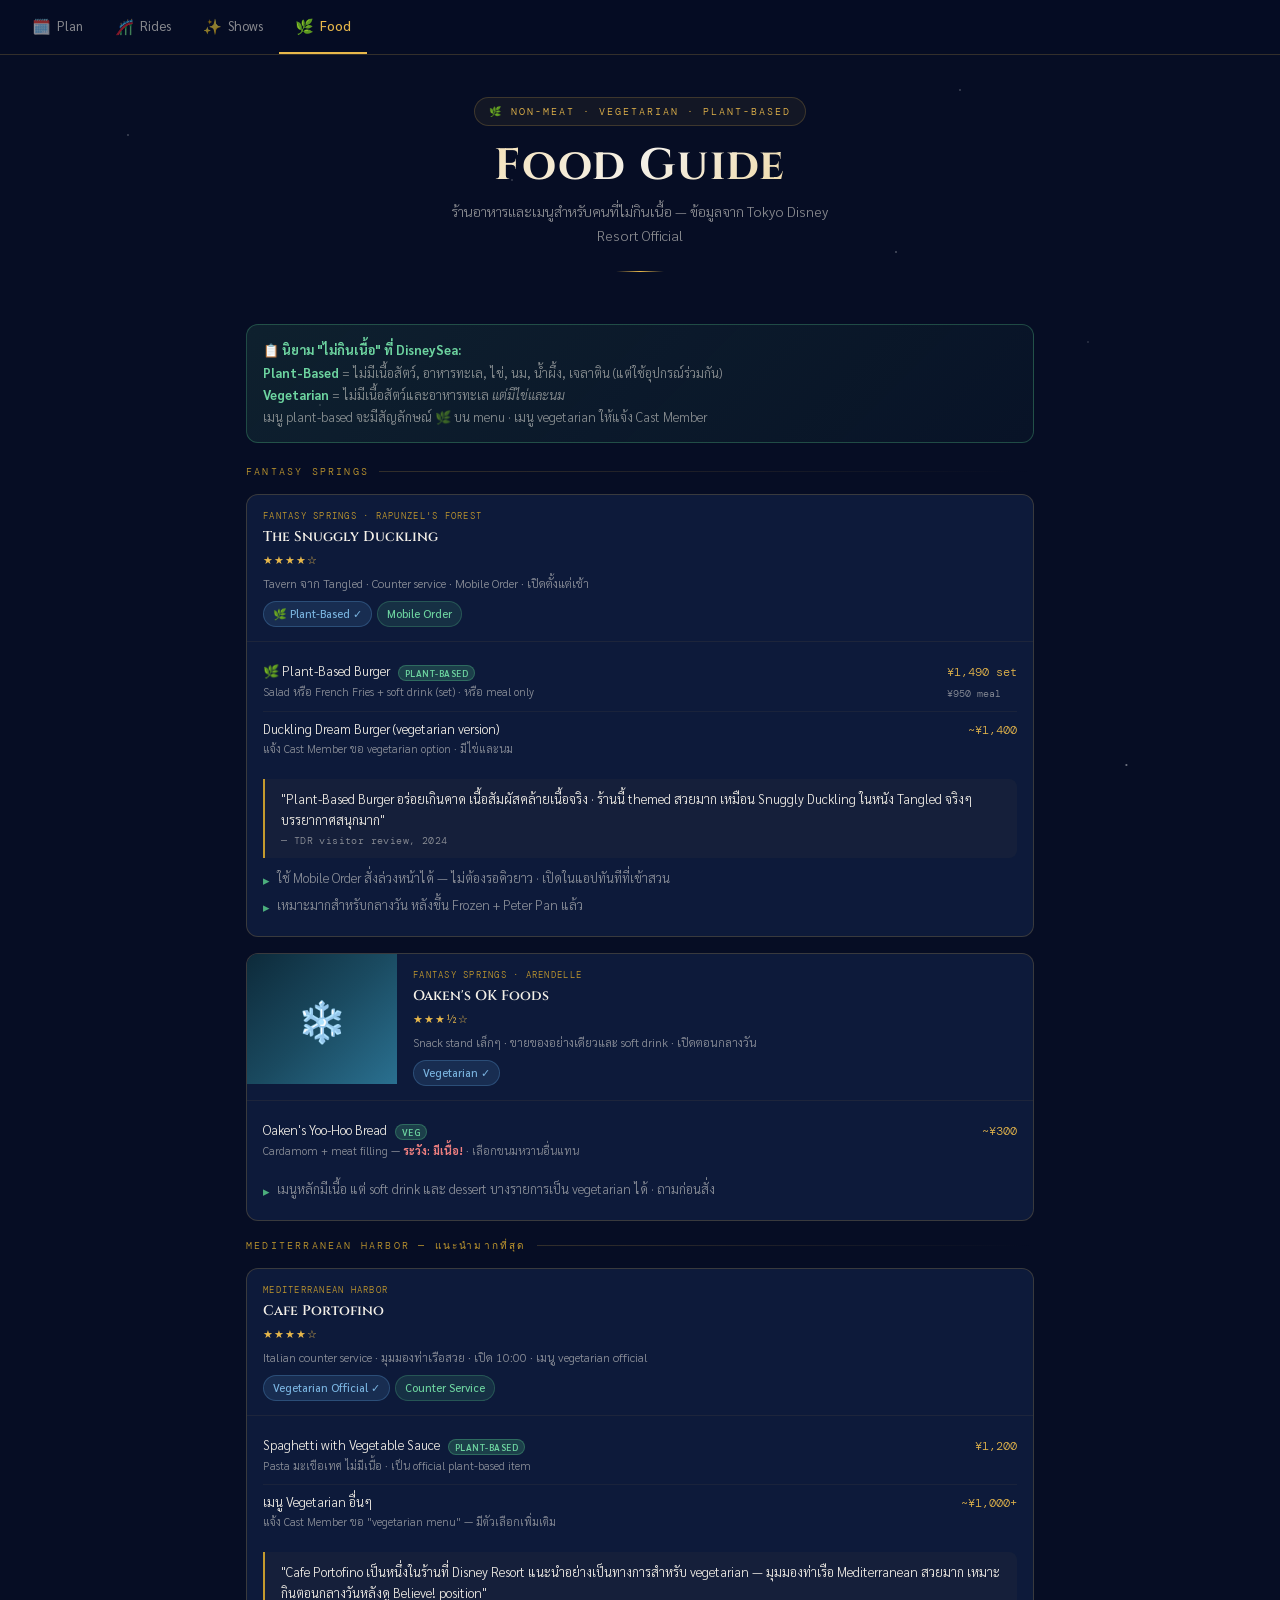
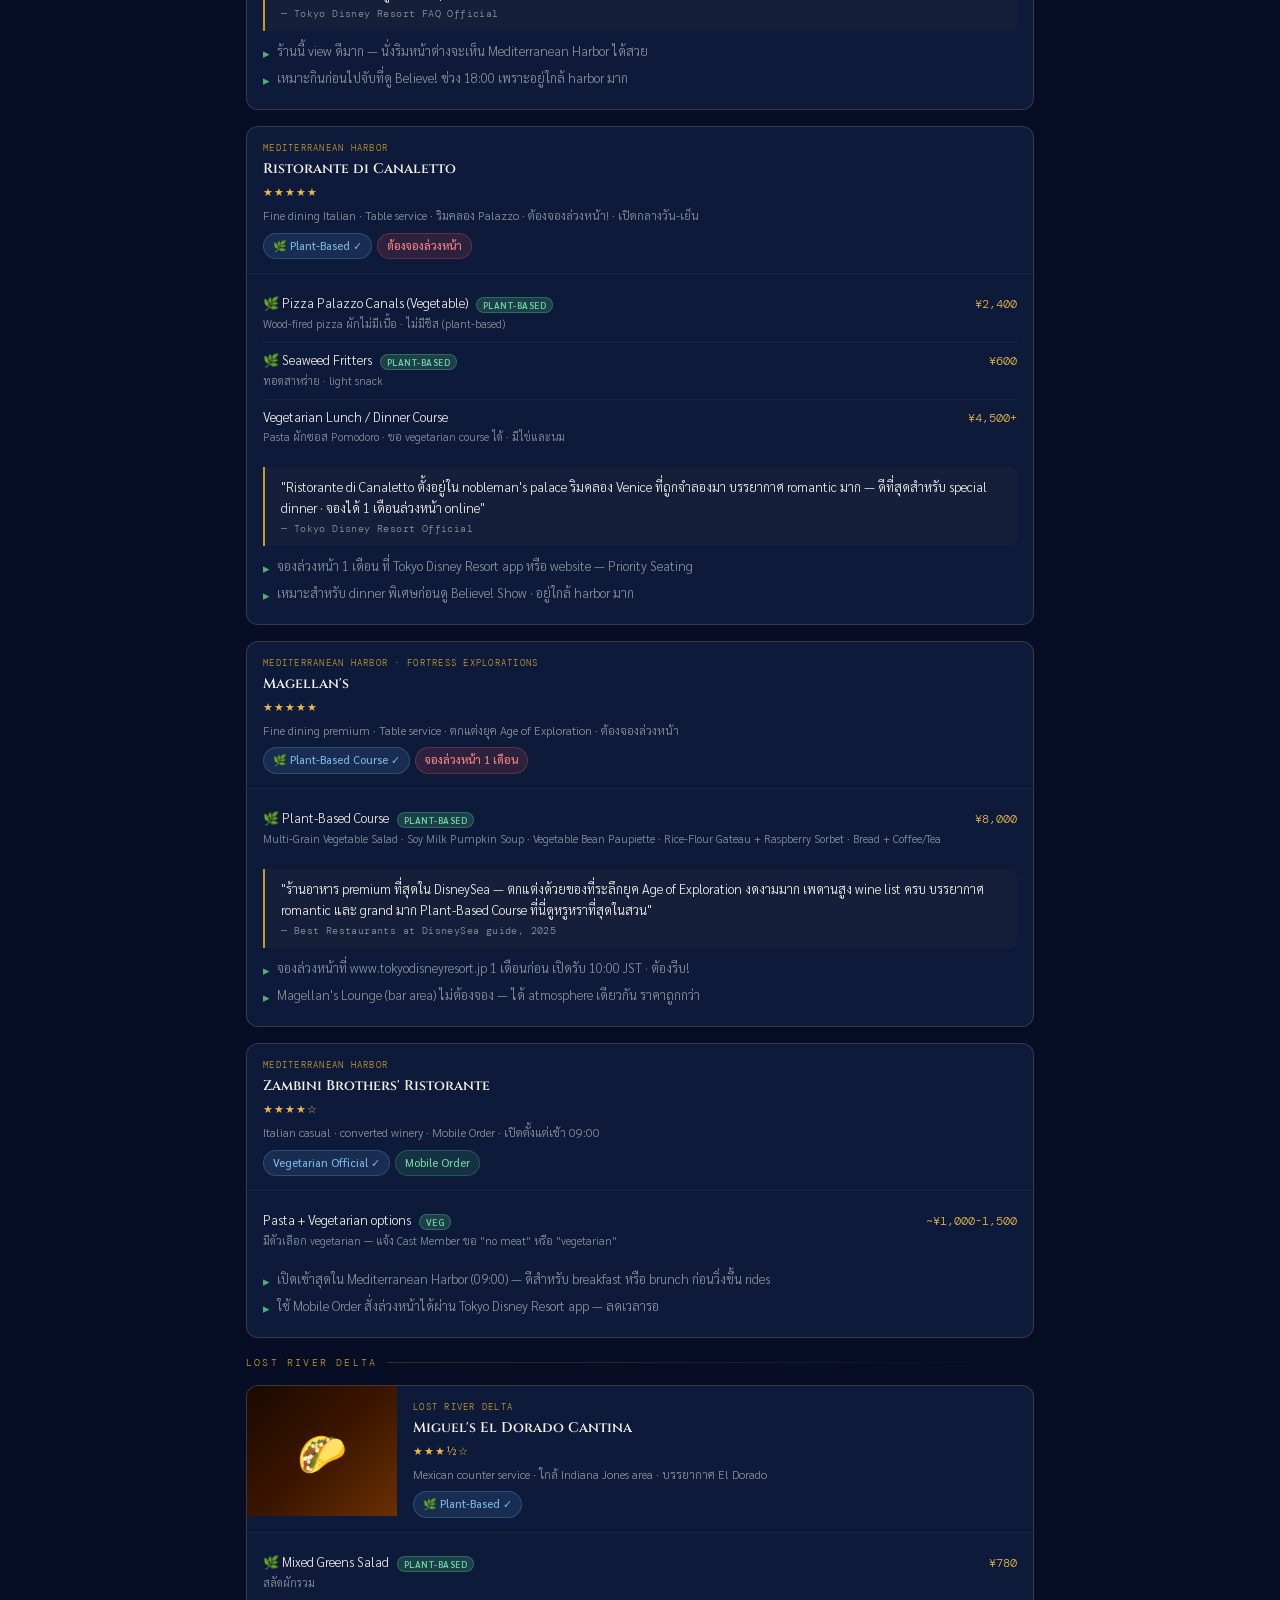
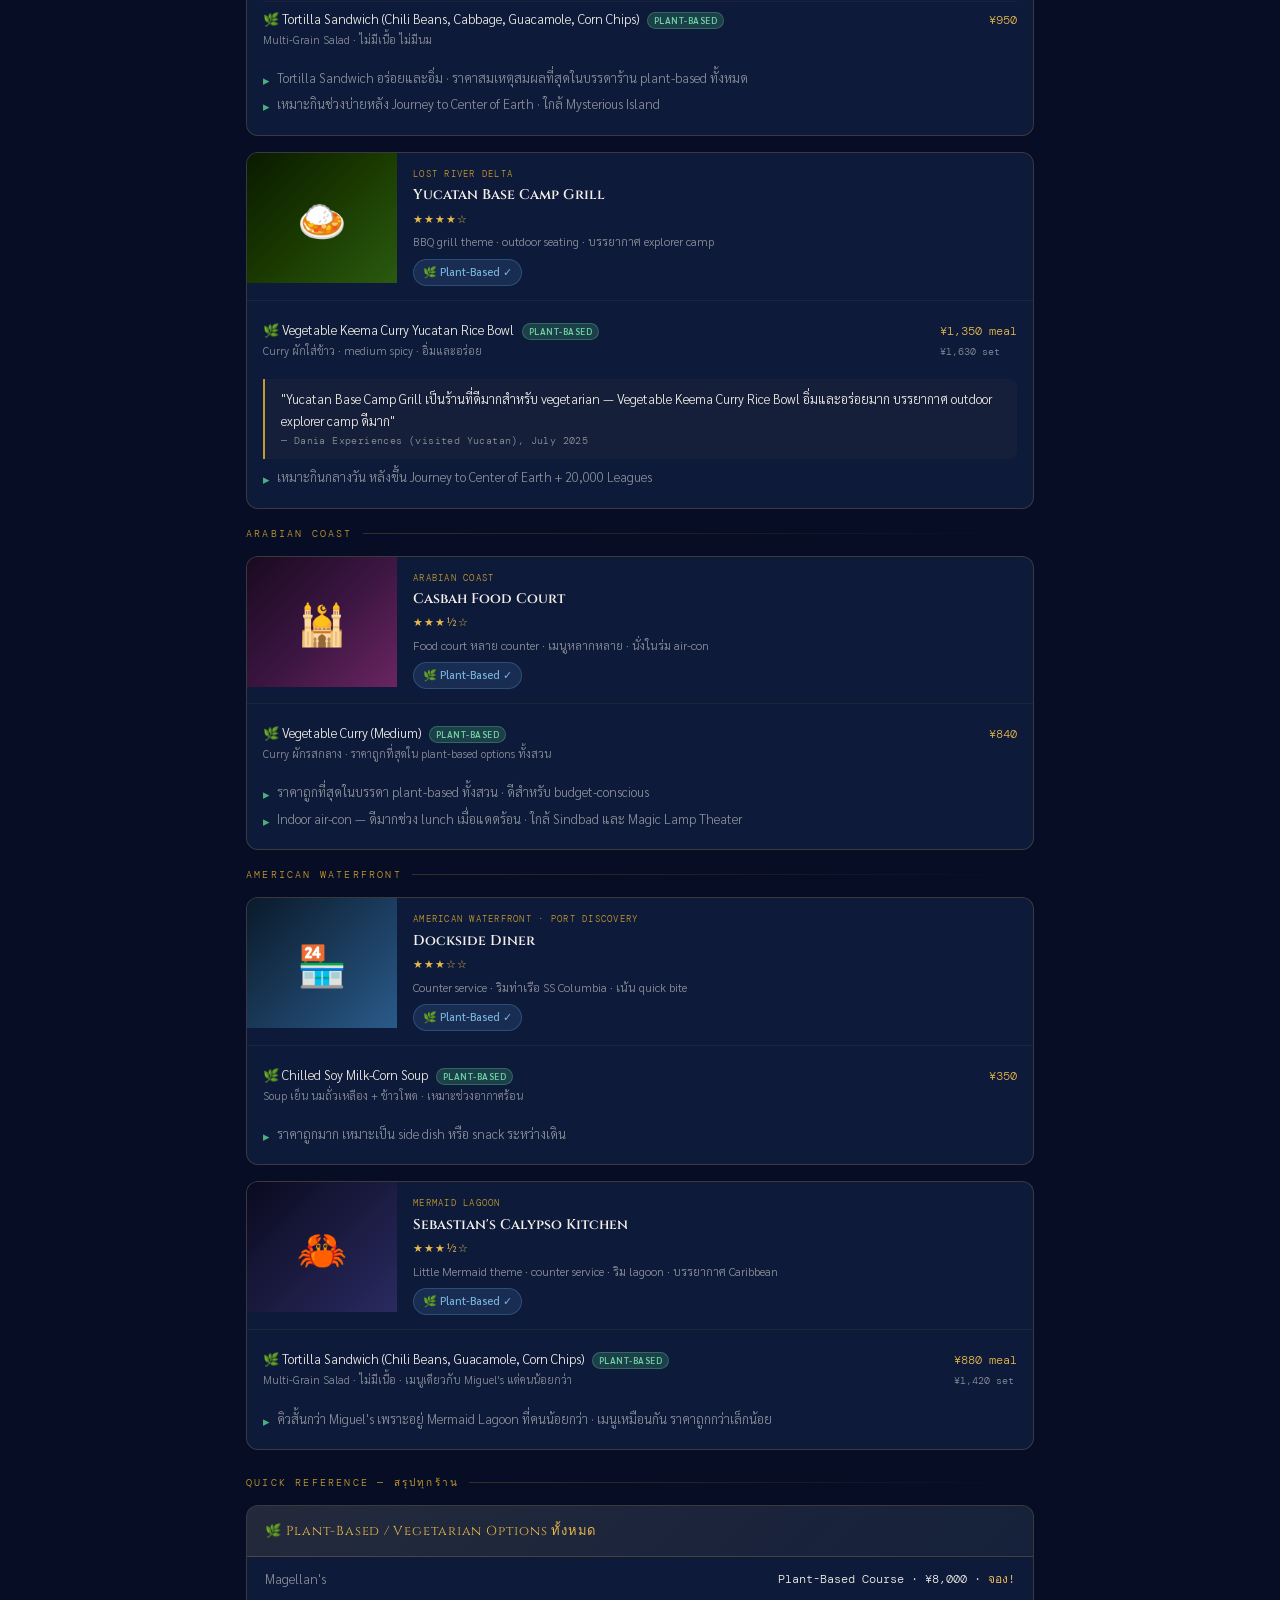
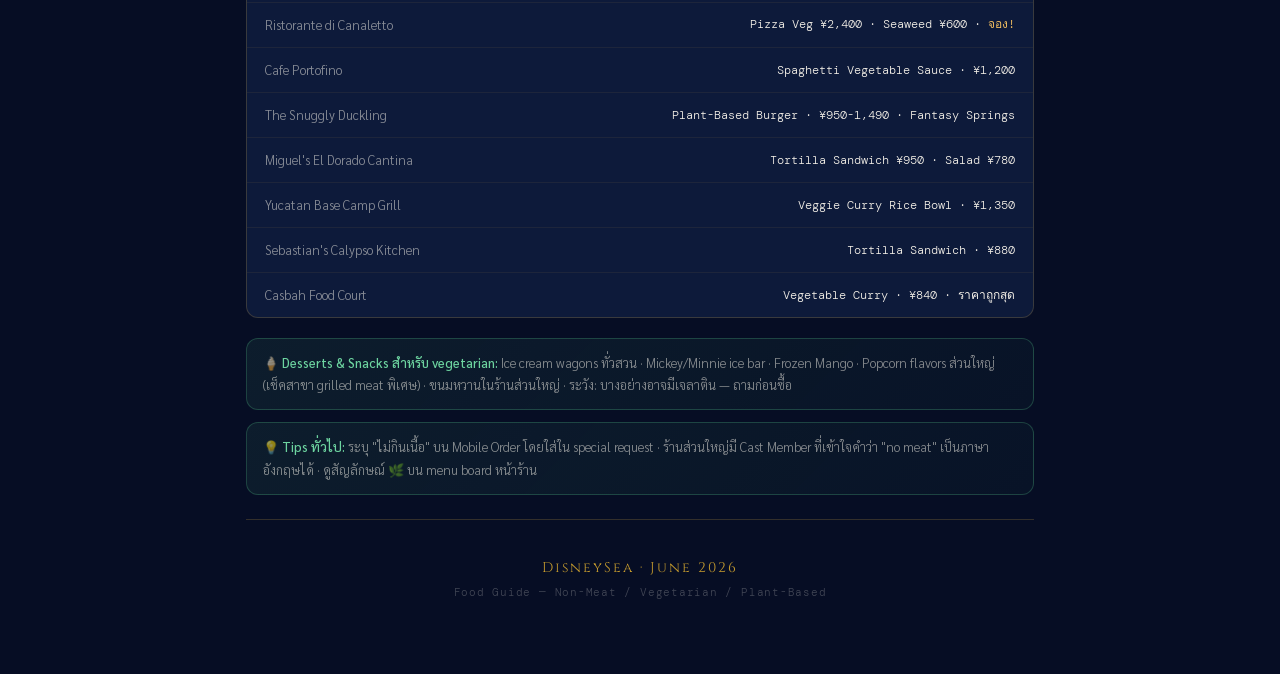
==== food.html @ 203bca01 "Add DisneySea plan site (index, rides, shows, food, styles) and Times rental price reference Co-Auth" ====
<!DOCTYPE html>
<html lang="th">
<head>
<meta charset="UTF-8">
<meta name="viewport" content="width=device-width, initial-scale=1.0">
<title>Food Guide (Non-Meat) — DisneySea 2026</title>
<link rel="preconnect" href="https://fonts.googleapis.com">
<link href="https://fonts.googleapis.com/css2?family=Cinzel:wght@400;600;700&family=Sarabun:wght@300;400;500;600&family=DM+Mono:wght@400;500&display=swap" rel="stylesheet">
<link rel="stylesheet" href="styles.css">
<style>
.notice-box {
  background: linear-gradient(135deg,rgba(76,175,125,.12),rgba(76,175,125,.04));
  border: 1px solid rgba(76,175,125,.35);
  border-radius: 12px; padding: 14px 16px; margin-bottom: 20px;
  font-size: 13px; color: var(--muted); line-height: 1.7;
}
.notice-box strong { color: #6dd4a0; }
.price-tag {
  display: inline-block; font-family:'DM Mono',monospace;
  font-size: 11px; color: var(--gold); font-weight: 500;
}
.rest-stars { color: var(--gold); font-size: 11px; letter-spacing: 1px; margin-bottom: 4px; }
</style>
</head>
<body>
<div class="stars"></div>

<nav class="nav">
  <div class="nav-inner">
    <a href="index.html"><span class="nav-icon">🗓️</span> Plan</a>
    <a href="rides.html"><span class="nav-icon">🎢</span> Rides</a>
    <a href="shows.html"><span class="nav-icon">✨</span> Shows</a>
    <a href="food.html" class="active"><span class="nav-icon">🌿</span> Food</a>
  </div>
</nav>

<div class="wrap">
  <div class="hero">
    <div class="hero-badge">🌿 Non-Meat · Vegetarian · Plant-Based</div>
    <h1>Food Guide</h1>
    <p class="hero-sub">ร้านอาหารและเมนูสำหรับคนที่ไม่กินเนื้อ — ข้อมูลจาก Tokyo Disney Resort Official</p>
    <div class="hero-divider"></div>
  </div>

  <!-- NOTICE -->
  <div class="notice-box fade-in">
    <strong>📋 นิยาม "ไม่กินเนื้อ" ที่ DisneySea:</strong><br>
    <strong>Plant-Based</strong> = ไม่มีเนื้อสัตว์, อาหารทะเล, ไข่, นม, น้ำผึ้ง, เจลาติน (แต่ใช้อุปกรณ์ร่วมกัน)<br>
    <strong>Vegetarian</strong> = ไม่มีเนื้อสัตว์และอาหารทะเล <em>แต่มีไข่และนม</em><br>
    เมนู plant-based จะมีสัญลักษณ์ 🌿 บน menu · เมนู vegetarian ให้แจ้ง Cast Member
  </div>

  <!-- ═══════════════════════════════
       ZONE: FANTASY SPRINGS
  ═══════════════════════════════ -->
  <div class="sec-label fade-in">Fantasy Springs</div>

  <!-- SNUGGLY DUCKLING -->
  <div class="rest-card">
    <div class="rest-head">
      <img class="rest-img" src="https://media1.tokyodisneyresort.jp/images/adventure/restaurant/2744_main_visual_name_1.jpg?mod=20260129101115" alt="The Snuggly Duckling" onerror="this.style.display='none';this.nextSibling.style.display='flex'">
      <div class="rest-img-ph" style="background:linear-gradient(135deg,#2a1a05,#5a3a10,#8a5a20);display:none">🦆</div>
      <div class="rest-meta">
        <div class="rest-area">FANTASY SPRINGS · RAPUNZEL'S FOREST</div>
        <div class="rest-name">The Snuggly Duckling</div>
        <div class="rest-stars">★★★★☆</div>
        <div class="rest-desc">Tavern จาก Tangled · Counter service · Mobile Order · เปิดตั้งแต่เช้า</div>
        <div class="tags">
          <span class="tag tag-info">🌿 Plant-Based ✓</span>
          <span class="tag tag-free">Mobile Order</span>
        </div>
      </div>
    </div>
    <div class="rest-body">
      <div class="menu-items">
        <div class="menu-item">
          <div>
            <div class="menu-name">🌿 Plant-Based Burger <span class="veg-tag">PLANT-BASED</span></div>
            <div class="menu-note">Salad หรือ French Fries + soft drink (set) · หรือ meal only</div>
          </div>
          <div class="menu-price">¥1,490 set<br><span style="font-size:10px;color:var(--muted);">¥950 meal</span></div>
        </div>
        <div class="menu-item">
          <div>
            <div class="menu-name">Duckling Dream Burger (vegetarian version)</div>
            <div class="menu-note">แจ้ง Cast Member ขอ vegetarian option · มีไข่และนม</div>
          </div>
          <div class="menu-price">~¥1,400</div>
        </div>
      </div>
      <div class="quote" style="margin-top:12px;">
        "Plant-Based Burger อร่อยเกินคาด เนื้อสัมผัสคล้ายเนื้อจริง · ร้านนี้ themed สวยมาก เหมือน Snuggly Duckling ในหนัง Tangled จริงๆ บรรยากาศสนุกมาก"
        <div class="quote-src">— TDR visitor review, 2024</div>
      </div>
      <div class="tip-item" style="margin-top:10px;"><span class="tip-dot">▸</span><span>ใช้ Mobile Order สั่งล่วงหน้าได้ — ไม่ต้องรอคิวยาว · เปิดในแอปทันทีที่เข้าสวน</span></div>
      <div class="tip-item"><span class="tip-dot">▸</span><span>เหมาะมากสำหรับกลางวัน หลังขึ้น Frozen + Peter Pan แล้ว</span></div>
    </div>
  </div>

  <!-- OAKEN'S OK FOODS -->
  <div class="rest-card">
    <div class="rest-head">
      <div class="rest-img-ph" style="background:linear-gradient(135deg,#0d2a3a,#1a4a60,#2a7090);">❄️</div>
      <div class="rest-meta">
        <div class="rest-area">FANTASY SPRINGS · ARENDELLE</div>
        <div class="rest-name">Oaken's OK Foods</div>
        <div class="rest-stars">★★★½☆</div>
        <div class="rest-desc">Snack stand เล็กๆ · ขายของอย่างเดียวและ soft drink · เปิดตอนกลางวัน</div>
        <div class="tags"><span class="tag tag-info">Vegetarian ✓</span></div>
      </div>
    </div>
    <div class="rest-body">
      <div class="menu-items">
        <div class="menu-item">
          <div>
            <div class="menu-name">Oaken's Yoo-Hoo Bread <span class="veg-tag">VEG</span></div>
            <div class="menu-note">Cardamom + meat filling — <strong style="color:#f08080;">ระวัง: มีเนื้อ!</strong> · เลือกขนมหวานอื่นแทน</div>
          </div>
          <div class="menu-price">~¥300</div>
        </div>
      </div>
      <div class="tip-item" style="margin-top:10px;"><span class="tip-dot">▸</span><span>เมนูหลักมีเนื้อ แต่ soft drink และ dessert บางรายการเป็น vegetarian ได้ · ถามก่อนสั่ง</span></div>
    </div>
  </div>

  <!-- ═══════════════════════════════
       ZONE: MEDITERRANEAN HARBOR (ดีที่สุด)
  ═══════════════════════════════ -->
  <div class="sec-label">Mediterranean Harbor — แนะนำมากที่สุด</div>

  <!-- CAFE PORTOFINO -->
  <div class="rest-card">
    <div class="rest-head">
      <img class="rest-img" src="https://media1.tokyodisneyresort.jp/images/adventure/restaurant/522_main_visual_name_1.jpg?mod=20260115120550" alt="Cafe Portofino" onerror="this.style.display='none';this.nextSibling.style.display='flex'">
      <div class="rest-img-ph" style="background:linear-gradient(135deg,#1a1005,#3a2a10,#6a4a20);display:none">🍝</div>
      <div class="rest-meta">
        <div class="rest-area">MEDITERRANEAN HARBOR</div>
        <div class="rest-name">Cafe Portofino</div>
        <div class="rest-stars">★★★★☆</div>
        <div class="rest-desc">Italian counter service · มุมมองท่าเรือสวย · เปิด 10:00 · เมนู vegetarian official</div>
        <div class="tags">
          <span class="tag tag-info">Vegetarian Official ✓</span>
          <span class="tag tag-free">Counter Service</span>
        </div>
      </div>
    </div>
    <div class="rest-body">
      <div class="menu-items">
        <div class="menu-item">
          <div>
            <div class="menu-name">Spaghetti with Vegetable Sauce <span class="veg-tag">PLANT-BASED</span></div>
            <div class="menu-note">Pasta มะเขือเทศ ไม่มีเนื้อ · เป็น official plant-based item</div>
          </div>
          <div class="menu-price">¥1,200</div>
        </div>
        <div class="menu-item">
          <div>
            <div class="menu-name">เมนู Vegetarian อื่นๆ</div>
            <div class="menu-note">แจ้ง Cast Member ขอ "vegetarian menu" — มีตัวเลือกเพิ่มเติม</div>
          </div>
          <div class="menu-price">~¥1,000+</div>
        </div>
      </div>
      <div class="quote" style="margin-top:12px;">
        "Cafe Portofino เป็นหนึ่งในร้านที่ Disney Resort แนะนำอย่างเป็นทางการสำหรับ vegetarian — มุมมองท่าเรือ Mediterranean สวยมาก เหมาะกินตอนกลางวันหลังดู Believe! position"
        <div class="quote-src">— Tokyo Disney Resort FAQ Official</div>
      </div>
      <div class="tip-item" style="margin-top:10px;"><span class="tip-dot">▸</span><span>ร้านนี้ view ดีมาก — นั่งริมหน้าต่างจะเห็น Mediterranean Harbor ได้สวย</span></div>
      <div class="tip-item"><span class="tip-dot">▸</span><span>เหมาะกินก่อนไปจับที่ดู Believe! ช่วง 18:00 เพราะอยู่ใกล้ harbor มาก</span></div>
    </div>
  </div>

  <!-- RISTORANTE DI CANALETTO -->
  <div class="rest-card">
    <div class="rest-head">
      <img class="rest-img" src="https://media1.tokyodisneyresort.jp/images/adventure/restaurant/762_main_visual_name_1.jpg?mod=20260115120648" alt="Ristorante di Canaletto" onerror="this.style.display='none';this.nextSibling.style.display='flex'">
      <div class="rest-img-ph" style="background:linear-gradient(135deg,#1a0a00,#3a1800,#5a3010);display:none">🍕</div>
      <div class="rest-meta">
        <div class="rest-area">MEDITERRANEAN HARBOR</div>
        <div class="rest-name">Ristorante di Canaletto</div>
        <div class="rest-stars">★★★★★</div>
        <div class="rest-desc">Fine dining Italian · Table service · ริมคลอง Palazzo · ต้องจองล่วงหน้า! · เปิดกลางวัน-เย็น</div>
        <div class="tags">
          <span class="tag tag-info">🌿 Plant-Based ✓</span>
          <span class="tag tag-warn">ต้องจองล่วงหน้า</span>
        </div>
      </div>
    </div>
    <div class="rest-body">
      <div class="menu-items">
        <div class="menu-item">
          <div>
            <div class="menu-name">🌿 Pizza Palazzo Canals (Vegetable) <span class="veg-tag">PLANT-BASED</span></div>
            <div class="menu-note">Wood-fired pizza ผักไม่มีเนื้อ · ไม่มีชีส (plant-based)</div>
          </div>
          <div class="menu-price">¥2,400</div>
        </div>
        <div class="menu-item">
          <div>
            <div class="menu-name">🌿 Seaweed Fritters <span class="veg-tag">PLANT-BASED</span></div>
            <div class="menu-note">ทอดสาหร่าย · light snack</div>
          </div>
          <div class="menu-price">¥600</div>
        </div>
        <div class="menu-item">
          <div>
            <div class="menu-name">Vegetarian Lunch / Dinner Course</div>
            <div class="menu-note">Pasta ผักซอส Pomodoro · ขอ vegetarian course ได้ · มีไข่และนม</div>
          </div>
          <div class="menu-price">¥4,500+</div>
        </div>
      </div>
      <div class="quote" style="margin-top:12px;">
        "Ristorante di Canaletto ตั้งอยู่ใน nobleman's palace ริมคลอง Venice ที่ถูกจำลองมา บรรยากาศ romantic มาก — ดีที่สุดสำหรับ special dinner · จองได้ 1 เดือนล่วงหน้า online"
        <div class="quote-src">— Tokyo Disney Resort Official</div>
      </div>
      <div class="tip-item" style="margin-top:10px;"><span class="tip-dot">▸</span><span>จองล่วงหน้า 1 เดือน ที่ Tokyo Disney Resort app หรือ website — Priority Seating</span></div>
      <div class="tip-item"><span class="tip-dot">▸</span><span>เหมาะสำหรับ dinner พิเศษก่อนดู Believe! Show · อยู่ใกล้ harbor มาก</span></div>
    </div>
  </div>

  <!-- MAGELLAN'S -->
  <div class="rest-card">
    <div class="rest-head">
      <img class="rest-img" src="https://media1.tokyodisneyresort.jp/images/adventure/restaurant/712_main_visual_name_1.jpg?mod=20260115120615" alt="Magellan's" onerror="this.style.display='none';this.nextSibling.style.display='flex'">
      <div class="rest-img-ph" style="background:linear-gradient(135deg,#0a1020,#1a2040,#2a3060);display:none">🌍</div>
      <div class="rest-meta">
        <div class="rest-area">MEDITERRANEAN HARBOR · FORTRESS EXPLORATIONS</div>
        <div class="rest-name">Magellan's</div>
        <div class="rest-stars">★★★★★</div>
        <div class="rest-desc">Fine dining premium · Table service · ตกแต่งยุค Age of Exploration · ต้องจองล่วงหน้า</div>
        <div class="tags">
          <span class="tag tag-info">🌿 Plant-Based Course ✓</span>
          <span class="tag tag-warn">จองล่วงหน้า 1 เดือน</span>
        </div>
      </div>
    </div>
    <div class="rest-body">
      <div class="menu-items">
        <div class="menu-item">
          <div>
            <div class="menu-name">🌿 Plant-Based Course <span class="veg-tag">PLANT-BASED</span></div>
            <div class="menu-note">Multi-Grain Vegetable Salad · Soy Milk Pumpkin Soup · Vegetable Bean Paupiette · Rice-Flour Gateau + Raspberry Sorbet · Bread + Coffee/Tea</div>
          </div>
          <div class="menu-price">¥8,000</div>
        </div>
      </div>
      <div class="quote" style="margin-top:12px;">
        "ร้านอาหาร premium ที่สุดใน DisneySea — ตกแต่งด้วยของที่ระลึกยุค Age of Exploration งดงามมาก เพดานสูง wine list ครบ บรรยากาศ romantic และ grand มาก Plant-Based Course ที่นี่ดูหรูหราที่สุดในสวน"
        <div class="quote-src">— Best Restaurants at DisneySea guide, 2025</div>
      </div>
      <div class="tip-item" style="margin-top:10px;"><span class="tip-dot">▸</span><span>จองล่วงหน้าที่ www.tokyodisneyresort.jp 1 เดือนก่อน เปิดรับ 10:00 JST · ต้องรีบ!</span></div>
      <div class="tip-item"><span class="tip-dot">▸</span><span>Magellan's Lounge (bar area) ไม่ต้องจอง — ได้ atmosphere เดียวกัน ราคาถูกกว่า</span></div>
    </div>
  </div>

  <!-- ZAMBINI -->
  <div class="rest-card">
    <div class="rest-head">
      <img class="rest-img" src="https://media1.tokyodisneyresort.jp/images/adventure/restaurant/572_main_visual_name_1.jpg?mod=20260115103609" alt="Zambini Brothers Ristorante" onerror="this.style.display='none';this.nextSibling.style.display='flex'">
      <div class="rest-img-ph" style="background:linear-gradient(135deg,#1a1000,#3a2800,#6a4800);display:none">🍷</div>
      <div class="rest-meta">
        <div class="rest-area">MEDITERRANEAN HARBOR</div>
        <div class="rest-name">Zambini Brothers' Ristorante</div>
        <div class="rest-stars">★★★★☆</div>
        <div class="rest-desc">Italian casual · converted winery · Mobile Order · เปิดตั้งแต่เช้า 09:00</div>
        <div class="tags">
          <span class="tag tag-info">Vegetarian Official ✓</span>
          <span class="tag tag-free">Mobile Order</span>
        </div>
      </div>
    </div>
    <div class="rest-body">
      <div class="menu-items">
        <div class="menu-item">
          <div>
            <div class="menu-name">Pasta + Vegetarian options <span class="veg-tag">VEG</span></div>
            <div class="menu-note">มีตัวเลือก vegetarian — แจ้ง Cast Member ขอ "no meat" หรือ "vegetarian"</div>
          </div>
          <div class="menu-price">~¥1,000-1,500</div>
        </div>
      </div>
      <div class="tip-item" style="margin-top:10px;"><span class="tip-dot">▸</span><span>เปิดเช้าสุดใน Mediterranean Harbor (09:00) — ดีสำหรับ breakfast หรือ brunch ก่อนวิ่งขึ้น rides</span></div>
      <div class="tip-item"><span class="tip-dot">▸</span><span>ใช้ Mobile Order สั่งล่วงหน้าได้ผ่าน Tokyo Disney Resort app — ลดเวลารอ</span></div>
    </div>
  </div>

  <!-- ═══════════════════════════════
       ZONE: LOST RIVER DELTA
  ═══════════════════════════════ -->
  <div class="sec-label">Lost River Delta</div>

  <!-- MIGUEL'S -->
  <div class="rest-card">
    <div class="rest-head">
      <div class="rest-img-ph" style="background:linear-gradient(135deg,#1a0a00,#3a1500,#6a3000);">🌮</div>
      <div class="rest-meta">
        <div class="rest-area">LOST RIVER DELTA</div>
        <div class="rest-name">Miguel's El Dorado Cantina</div>
        <div class="rest-stars">★★★½☆</div>
        <div class="rest-desc">Mexican counter service · ใกล้ Indiana Jones area · บรรยากาศ El Dorado</div>
        <div class="tags"><span class="tag tag-info">🌿 Plant-Based ✓</span></div>
      </div>
    </div>
    <div class="rest-body">
      <div class="menu-items">
        <div class="menu-item">
          <div>
            <div class="menu-name">🌿 Mixed Greens Salad <span class="veg-tag">PLANT-BASED</span></div>
            <div class="menu-note">สลัดผักรวม</div>
          </div>
          <div class="menu-price">¥780</div>
        </div>
        <div class="menu-item">
          <div>
            <div class="menu-name">🌿 Tortilla Sandwich (Chili Beans, Cabbage, Guacamole, Corn Chips) <span class="veg-tag">PLANT-BASED</span></div>
            <div class="menu-note">Multi-Grain Salad · ไม่มีเนื้อ ไม่มีนม</div>
          </div>
          <div class="menu-price">¥950</div>
        </div>
      </div>
      <div class="tip-item" style="margin-top:10px;"><span class="tip-dot">▸</span><span>Tortilla Sandwich อร่อยและอิ่ม · ราคาสมเหตุสมผลที่สุดในบรรดาร้าน plant-based ทั้งหมด</span></div>
      <div class="tip-item"><span class="tip-dot">▸</span><span>เหมาะกินช่วงบ่ายหลัง Journey to Center of Earth · ใกล้ Mysterious Island</span></div>
    </div>
  </div>

  <!-- YUCATAN -->
  <div class="rest-card">
    <div class="rest-head">
      <div class="rest-img-ph" style="background:linear-gradient(135deg,#0a1a00,#1a3a00,#2a5a10);">🍛</div>
      <div class="rest-meta">
        <div class="rest-area">LOST RIVER DELTA</div>
        <div class="rest-name">Yucatan Base Camp Grill</div>
        <div class="rest-stars">★★★★☆</div>
        <div class="rest-desc">BBQ grill theme · outdoor seating · บรรยากาศ explorer camp</div>
        <div class="tags"><span class="tag tag-info">🌿 Plant-Based ✓</span></div>
      </div>
    </div>
    <div class="rest-body">
      <div class="menu-items">
        <div class="menu-item">
          <div>
            <div class="menu-name">🌿 Vegetable Keema Curry Yucatan Rice Bowl <span class="veg-tag">PLANT-BASED</span></div>
            <div class="menu-note">Curry ผักใส่ข้าว · medium spicy · อิ่มและอร่อย</div>
          </div>
          <div class="menu-price">¥1,350 meal<br><span style="font-size:10px;color:var(--muted);">¥1,630 set</span></div>
        </div>
      </div>
      <div class="quote" style="margin-top:10px;">
        "Yucatan Base Camp Grill เป็นร้านที่ดีมากสำหรับ vegetarian — Vegetable Keema Curry Rice Bowl อิ่มและอร่อยมาก บรรยากาศ outdoor explorer camp ดีมาก"
        <div class="quote-src">— Dania Experiences (visited Yucatan), July 2025</div>
      </div>
      <div class="tip-item" style="margin-top:8px;"><span class="tip-dot">▸</span><span>เหมาะกินกลางวัน หลังขึ้น Journey to Center of Earth + 20,000 Leagues</span></div>
    </div>
  </div>

  <!-- ═══════════════════════════════
       ZONE: ARABIAN COAST
  ═══════════════════════════════ -->
  <div class="sec-label">Arabian Coast</div>

  <!-- CASBAH -->
  <div class="rest-card">
    <div class="rest-head">
      <div class="rest-img-ph" style="background:linear-gradient(135deg,#1a0a20,#3a1540,#6a2560);">🕌</div>
      <div class="rest-meta">
        <div class="rest-area">ARABIAN COAST</div>
        <div class="rest-name">Casbah Food Court</div>
        <div class="rest-stars">★★★½☆</div>
        <div class="rest-desc">Food court หลาย counter · เมนูหลากหลาย · นั่งในร่ม air-con</div>
        <div class="tags"><span class="tag tag-info">🌿 Plant-Based ✓</span></div>
      </div>
    </div>
    <div class="rest-body">
      <div class="menu-items">
        <div class="menu-item">
          <div>
            <div class="menu-name">🌿 Vegetable Curry (Medium) <span class="veg-tag">PLANT-BASED</span></div>
            <div class="menu-note">Curry ผักรสกลาง · ราคาถูกที่สุดใน plant-based options ทั้งสวน</div>
          </div>
          <div class="menu-price">¥840</div>
        </div>
      </div>
      <div class="tip-item" style="margin-top:10px;"><span class="tip-dot">▸</span><span>ราคาถูกที่สุดในบรรดา plant-based ทั้งสวน · ดีสำหรับ budget-conscious</span></div>
      <div class="tip-item"><span class="tip-dot">▸</span><span>Indoor air-con — ดีมากช่วง lunch เมื่อแดดร้อน · ใกล้ Sindbad และ Magic Lamp Theater</span></div>
    </div>
  </div>

  <!-- ═══════════════════════════════
       AMERICAN WATERFRONT
  ═══════════════════════════════ -->
  <div class="sec-label">American Waterfront</div>

  <!-- DOCKSIDE DINER -->
  <div class="rest-card">
    <div class="rest-head">
      <div class="rest-img-ph" style="background:linear-gradient(135deg,#0a1a2a,#1a3a5a,#2a5a8a);">🏪</div>
      <div class="rest-meta">
        <div class="rest-area">AMERICAN WATERFRONT · PORT DISCOVERY</div>
        <div class="rest-name">Dockside Diner</div>
        <div class="rest-stars">★★★☆☆</div>
        <div class="rest-desc">Counter service · ริมท่าเรือ SS Columbia · เน้น quick bite</div>
        <div class="tags"><span class="tag tag-info">🌿 Plant-Based ✓</span></div>
      </div>
    </div>
    <div class="rest-body">
      <div class="menu-items">
        <div class="menu-item">
          <div>
            <div class="menu-name">🌿 Chilled Soy Milk-Corn Soup <span class="veg-tag">PLANT-BASED</span></div>
            <div class="menu-note">Soup เย็น นมถั่วเหลือง + ข้าวโพด · เหมาะช่วงอากาศร้อน</div>
          </div>
          <div class="menu-price">¥350</div>
        </div>
      </div>
      <div class="tip-item" style="margin-top:10px;"><span class="tip-dot">▸</span><span>ราคาถูกมาก เหมาะเป็น side dish หรือ snack ระหว่างเดิน</span></div>
    </div>
  </div>

  <!-- SEBASTIAN'S -->
  <div class="rest-card">
    <div class="rest-head">
      <div class="rest-img-ph" style="background:linear-gradient(135deg,#0a0a20,#1a1a40,#2a2a60);">🦀</div>
      <div class="rest-meta">
        <div class="rest-area">MERMAID LAGOON</div>
        <div class="rest-name">Sebastian's Calypso Kitchen</div>
        <div class="rest-stars">★★★½☆</div>
        <div class="rest-desc">Little Mermaid theme · counter service · ริม lagoon · บรรยากาศ Caribbean</div>
        <div class="tags"><span class="tag tag-info">🌿 Plant-Based ✓</span></div>
      </div>
    </div>
    <div class="rest-body">
      <div class="menu-items">
        <div class="menu-item">
          <div>
            <div class="menu-name">🌿 Tortilla Sandwich (Chili Beans, Guacamole, Corn Chips) <span class="veg-tag">PLANT-BASED</span></div>
            <div class="menu-note">Multi-Grain Salad · ไม่มีเนื้อ · เมนูเดียวกับ Miguel's แต่คนน้อยกว่า</span></div>
          </div>
          <div class="menu-price">¥880 meal<br><span style="font-size:10px;color:var(--muted);">¥1,420 set</span></div>
        </div>
      </div>
      <div class="tip-item" style="margin-top:10px;"><span class="tip-dot">▸</span><span>คิวสั้นกว่า Miguel's เพราะอยู่ Mermaid Lagoon ที่คนน้อยกว่า · เมนูเหมือนกัน ราคาถูกกว่าเล็กน้อย</span></div>
    </div>
  </div>

  <!-- SUMMARY TABLE -->
  <div class="sec-label" style="margin-top:24px;">Quick Reference — สรุปทุกร้าน</div>
  <div class="cost-box">
    <div class="cost-head"><div class="cost-head-title">🌿 Plant-Based / Vegetarian Options ทั้งหมด</div></div>
    <div class="cost-row"><span class="cost-lbl">Magellan's</span><span class="cost-val">Plant-Based Course · ¥8,000 · <span style="color:#f5c060;">จอง!</span></span></div>
    <div class="cost-row"><span class="cost-lbl">Ristorante di Canaletto</span><span class="cost-val">Pizza Veg ¥2,400 · Seaweed ¥600 · <span style="color:#f5c060;">จอง!</span></span></div>
    <div class="cost-row"><span class="cost-lbl">Cafe Portofino</span><span class="cost-val">Spaghetti Vegetable Sauce · ¥1,200</span></div>
    <div class="cost-row"><span class="cost-lbl">The Snuggly Duckling</span><span class="cost-val">Plant-Based Burger · ¥950-1,490 · Fantasy Springs</span></div>
    <div class="cost-row"><span class="cost-lbl">Miguel's El Dorado Cantina</span><span class="cost-val">Tortilla Sandwich ¥950 · Salad ¥780</span></div>
    <div class="cost-row"><span class="cost-lbl">Yucatan Base Camp Grill</span><span class="cost-val">Veggie Curry Rice Bowl · ¥1,350</span></div>
    <div class="cost-row"><span class="cost-lbl">Sebastian's Calypso Kitchen</span><span class="cost-val">Tortilla Sandwich · ¥880</span></div>
    <div class="cost-row" style="border-bottom:none;"><span class="cost-lbl">Casbah Food Court</span><span class="cost-val">Vegetable Curry · ¥840 · ราคาถูกสุด</span></div>
  </div>

  <div class="tip-box">
    🍦 <strong>Desserts & Snacks สำหรับ vegetarian:</strong> Ice cream wagons ทั่วสวน · Mickey/Minnie ice bar · Frozen Mango · Popcorn flavors ส่วนใหญ่ (เช็คสาขา grilled meat พิเศษ) · ขนมหวานในร้านส่วนใหญ่ · ระวัง: บางอย่างอาจมีเจลาติน — ถามก่อนซื้อ
  </div>

  <div class="tip-box">
    💡 <strong>Tips ทั่วไป:</strong> ระบุ "ไม่กินเนื้อ" บน Mobile Order โดยใส่ใน special request · ร้านส่วนใหญ่มี Cast Member ที่เข้าใจคำว่า "no meat" เป็นภาษาอังกฤษได้ · ดูสัญลักษณ์ 🌿 บน menu board หน้าร้าน
  </div>

  <div class="footer" style="margin-top:24px;">
    <div class="footer-logo">DisneySea · June 2026</div>
    <div>Food Guide — Non-Meat / Vegetarian / Plant-Based</div>
  </div>
</div>
</body>
</html>
---- styles.css ----
/* ── DISNEYSEA GUIDE — SHARED STYLES ──────────────────────────────
   Mobile-first. Base = 375px. Breakpoint MD = 640px, LG = 820px.
   ──────────────────────────────────────────────────────────────── */

:root {
  --navy:   #060d24;
  --navy2:  #0d1a3a;
  --navy3:  #152248;
  --gold:   #e8b84b;
  --gold2:  #f5d07a;
  --gold3:  #c49a2e;
  --white:  #f4f0e8;
  --muted:  rgba(244,240,232,.55);
  --border: rgba(232,184,75,.2);
  --red:    #e05555;
  --green:  #4caf7d;
  --blue:   #5b9bd5;
  --purple: #9b7fd4;
  --teal:   #3dbfa0;
  --amber:  #f0a030;
  --gap:    16px;
  --radius: 12px;
  --r-sm:   8px;
}

*, *::before, *::after { box-sizing: border-box; margin: 0; padding: 0; }

html { font-size: 16px; -webkit-text-size-adjust: 100%; }

body {
  background: var(--navy);
  color: var(--white);
  font-family: 'Sarabun', sans-serif;
  font-weight: 300;
  line-height: 1.7;
  min-height: 100vh;
  overflow-x: hidden;
}

/* ── STARS ── */
.stars {
  position: fixed; inset: 0; z-index: 0; pointer-events: none;
  background-image:
    radial-gradient(1px 1px at 10% 15%, rgba(255,255,255,.6) 0%, transparent 100%),
    radial-gradient(1px 1px at 25% 45%, rgba(255,255,255,.4) 0%, transparent 100%),
    radial-gradient(1px 1px at 40% 20%, rgba(255,255,255,.5) 0%, transparent 100%),
    radial-gradient(1px 1px at 60% 55%, rgba(255,255,255,.3) 0%, transparent 100%),
    radial-gradient(1px 1px at 75% 10%, rgba(255,255,255,.6) 0%, transparent 100%),
    radial-gradient(1px 1px at 85% 38%, rgba(255,255,255,.4) 0%, transparent 100%),
    radial-gradient(1.5px 1.5px at 33% 60%, rgba(255,255,255,.5) 0%, transparent 100%),
    radial-gradient(1.5px 1.5px at 70% 28%, rgba(255,255,255,.4) 0%, transparent 100%),
    radial-gradient(1.5px 1.5px at 88% 85%, rgba(255,255,255,.6) 0%, transparent 100%);
}

/* ── NAV ── */
.nav {
  position: sticky; top: 0; z-index: 100;
  background: rgba(6,13,36,.93);
  backdrop-filter: blur(12px);
  -webkit-backdrop-filter: blur(12px);
  border-bottom: 1px solid var(--border);
  overflow-x: auto;
  -webkit-overflow-scrolling: touch;
  scrollbar-width: none;
}
.nav::-webkit-scrollbar { display: none; }

.nav-inner {
  display: flex;
  min-width: max-content;
  padding: 0 var(--gap);
}

.nav a {
  display: flex;
  align-items: center;
  gap: 6px;
  padding: 13px 16px;
  color: var(--muted);
  text-decoration: none;
  font-size: 13px;
  font-weight: 400;
  white-space: nowrap;
  border-bottom: 2px solid transparent;
  transition: color .18s, border-color .18s;
}
.nav a:hover { color: var(--white); }
.nav a.active { color: var(--gold); border-bottom-color: var(--gold); font-weight: 500; }
.nav-icon { font-size: 15px; }

/* ── WRAP ── */
.wrap {
  position: relative; z-index: 1;
  max-width: 820px;
  margin: 0 auto;
  padding: 0 var(--gap) 72px;
}

/* ── HERO ── */
.hero {
  text-align: center;
  padding: 40px 0 32px;
}
.hero-badge {
  display: inline-block;
  font-family: 'DM Mono', monospace;
  font-size: 10px;
  letter-spacing: .2em;
  text-transform: uppercase;
  color: var(--gold);
  border: 1px solid var(--border);
  padding: 5px 14px;
  border-radius: 100px;
  margin-bottom: 16px;
  background: rgba(232,184,75,.06);
}
.hero h1 {
  font-family: 'Cinzel', serif;
  font-size: clamp(22px, 7vw, 44px);
  font-weight: 700;
  letter-spacing: .03em;
  line-height: 1.1;
  background: linear-gradient(135deg, var(--gold2), var(--white) 50%, var(--gold));
  -webkit-background-clip: text;
  -webkit-text-fill-color: transparent;
  background-clip: text;
  margin-bottom: 10px;
}
.hero-sub { font-size: 14px; color: var(--muted); max-width: 400px; margin: 0 auto 24px; }
.hero-divider { width: 48px; height: 1px; background: linear-gradient(90deg,transparent,var(--gold),transparent); margin: 0 auto 20px; }

/* ── SECTION LABEL ── */
.sec-label {
  font-family: 'DM Mono', monospace;
  font-size: 10px;
  letter-spacing: .22em;
  text-transform: uppercase;
  color: var(--gold3);
  margin-bottom: 14px;
  display: flex;
  align-items: center;
  gap: 10px;
}
.sec-label::after { content:''; flex:1; height:1px; background: linear-gradient(90deg,var(--border),transparent); }

/* ── STAT CARDS ── */
.stats {
  display: grid;
  grid-template-columns: repeat(2, 1fr);
  gap: 10px;
  margin-bottom: 28px;
}
@media (min-width: 480px) { .stats { grid-template-columns: repeat(4, 1fr); } }

.stat-card {
  background: var(--navy2);
  border: 1px solid var(--border);
  border-radius: var(--radius);
  padding: 14px 10px;
  text-align: center;
}
.stat-num { font-family: 'Cinzel', serif; font-size: 20px; font-weight: 600; color: var(--gold); display: block; margin-bottom: 2px; }
.stat-lbl { font-size: 10px; color: var(--muted); letter-spacing: .04em; }

/* ── ALERT BOX ── */
.alert-fire {
  background: linear-gradient(135deg,rgba(224,85,85,.12),rgba(240,160,48,.08));
  border: 1px solid rgba(224,85,85,.35);
  border-radius: var(--radius);
  padding: 14px 16px;
  margin-bottom: 24px;
  display: flex;
  gap: 12px;
  align-items: flex-start;
}
.alert-icon { font-size: 20px; flex-shrink: 0; margin-top: 1px; }
.alert-title { font-size: 14px; font-weight: 600; color: #f08080; margin-bottom: 3px; }
.alert-text { font-size: 13px; color: var(--muted); line-height: 1.6; }

/* ── TAGS ── */
.tags { display: flex; flex-wrap: wrap; gap: 5px; margin-top: 6px; }
.tag {
  display: inline-flex; align-items: center; gap: 3px;
  font-size: 11px; font-weight: 500;
  padding: 3px 9px; border-radius: 100px;
}
.tag-dpa  { background: rgba(240,160,48,.15);  color: #f5c060; border: 1px solid rgba(240,160,48,.3); }
.tag-free { background: rgba(76,175,125,.15);  color: #6dd4a0; border: 1px solid rgba(76,175,125,.3); }
.tag-warn { background: rgba(224,85,85,.15);   color: #f08080; border: 1px solid rgba(224,85,85,.3); }
.tag-info { background: rgba(91,155,213,.15);  color: #7ab4e0; border: 1px solid rgba(91,155,213,.3); }
.tag-closed { background: rgba(224,85,85,.25); color: #ff9090; border: 1px solid rgba(224,85,85,.5); font-weight: 700; }

/* ── TIMELINE ── */
.timeline { display: flex; flex-direction: column; }
.t-step {
  display: grid;
  grid-template-columns: 58px 26px 1fr;
  gap: 0;
}
.t-time {
  font-family: 'DM Mono', monospace;
  font-size: 11px; font-weight: 500;
  color: var(--gold3);
  padding-top: 14px;
  text-align: right;
  padding-right: 0;
}
.t-spine { display: flex; flex-direction: column; align-items: center; padding: 0 10px; }
.t-dot {
  width: 10px; height: 10px; border-radius: 50%;
  margin-top: 14px; flex-shrink: 0; position: relative; z-index: 1;
}
.t-dot::after { content:''; position:absolute; inset:-3px; border-radius:50%; opacity:.25; background:inherit; }
.t-dot.red    { background: var(--red); }
.t-dot.amber  { background: var(--amber); }
.t-dot.green  { background: var(--green); }
.t-dot.blue   { background: var(--blue); }
.t-dot.purple { background: var(--purple); }
.t-dot.teal   { background: var(--teal); }
.t-dot.gray   { background: rgba(244,240,232,.2); }
.t-line { flex:1; width:1px; background:var(--border); margin-top:2px; }
.t-body { padding: 8px 0 18px; }
.t-title { font-size: 14px; font-weight: 600; color: var(--white); line-height: 1.4; margin-bottom: 4px; }
.t-sub   { font-size: 12px; color: var(--muted); line-height: 1.6; }

/* ── COST BOX ── */
.cost-box { background:var(--navy2); border:1px solid var(--border); border-radius:var(--radius); overflow:hidden; margin-bottom:20px; }
.cost-head { background:linear-gradient(135deg,rgba(232,184,75,.1),rgba(232,184,75,.04)); padding:14px 18px; border-bottom:1px solid var(--border); }
.cost-head-title { font-family:'Cinzel',serif; font-size:13px; color:var(--gold); letter-spacing:.06em; }
.cost-row {
  display: flex; justify-content: space-between; align-items: center;
  padding: 11px 18px; border-bottom: 1px solid rgba(232,184,75,.07);
  font-size: 13px;
}
.cost-row:last-child { border-bottom: none; }
.cost-lbl { color: var(--muted); }
.cost-val { font-family:'DM Mono',monospace; color:var(--white); font-size:12px; }
.cost-total { background:linear-gradient(135deg,rgba(232,184,75,.12),rgba(232,184,75,.06)); display:flex; justify-content:space-between; align-items:center; padding:14px 18px; border-top:1px solid rgba(232,184,75,.25); }
.cost-total .cost-lbl { font-weight:600; font-size:14px; color:var(--white); }
.cost-total .cost-val { color:var(--gold); font-size:15px; }

/* ── TIP BOX ── */
.tip-box {
  background: linear-gradient(135deg,rgba(76,175,125,.1),rgba(76,175,125,.04));
  border: 1px solid rgba(76,175,125,.3);
  border-radius: var(--radius);
  padding: 13px 16px;
  margin-bottom: 12px;
  font-size: 13px; color: var(--muted); line-height: 1.7;
}
.tip-box strong { color: #6dd4a0; font-weight: 500; }

/* ── RIDE CARDS ── */
.ride-card {
  background: var(--navy2);
  border: 1px solid var(--border);
  border-radius: var(--radius);
  overflow: hidden;
  margin-bottom: 16px;
  transition: border-color .2s;
}
.ride-card:hover { border-color: rgba(232,184,75,.4); }

/* Mobile: stacked */
.ride-head { display: flex; flex-direction: column; }
.ride-img, .ride-img-ph {
  width: 100%; height: 160px;
  object-fit: cover; display: block;
}
.ride-img-ph { display: flex; align-items: center; justify-content: center; font-size: 40px; }

@media (min-width: 540px) {
  .ride-head { flex-direction: row; }
  .ride-img, .ride-img-ph { width: 160px; height: 140px; flex-shrink: 0; }
}

.ride-meta { padding: 14px 16px; display: flex; flex-direction: column; justify-content: center; }
.ride-zone { font-family:'DM Mono',monospace; font-size:9px; letter-spacing:.14em; color:var(--gold3); margin-bottom:5px; }
.ride-name { font-family:'Cinzel',serif; font-size:14px; font-weight:600; color:var(--white); line-height:1.3; margin-bottom:6px; }
.ride-stars { color:var(--gold); font-size:12px; letter-spacing:1.5px; margin-bottom:6px; }
.ride-badges { display:flex; flex-wrap:wrap; gap:4px; }
.badge {
  font-size: 10px; padding: 2px 7px; border-radius: 100px;
  font-weight: 500; font-family:'DM Mono',monospace;
}
.b-type   { background:rgba(91,155,213,.15);  color:#7ab4e0; border:1px solid rgba(91,155,213,.25); }
.b-dpa    { background:rgba(240,160,48,.15);  color:#f5c060; border:1px solid rgba(240,160,48,.25); }
.b-wait   { background:rgba(224,85,85,.15);   color:#f08080; border:1px solid rgba(224,85,85,.25); }
.b-free   { background:rgba(76,175,125,.15);  color:#6dd4a0; border:1px solid rgba(76,175,125,.25); }
.b-dur    { background:rgba(155,127,212,.15); color:#c0a8f0; border:1px solid rgba(155,127,212,.25); }
.b-closed { background:rgba(224,85,85,.25);   color:#ff8080; border:1px solid rgba(224,85,85,.5); font-weight:700; }

.ride-body { padding: 0 16px 16px; border-top: 1px solid rgba(232,184,75,.07); }

.quotes { margin-top: 12px; }
.quote {
  position: relative;
  padding: 9px 12px 9px 16px;
  margin-bottom: 7px;
  font-size: 13px; color: var(--white); line-height: 1.65;
  border-left: 2px solid var(--gold3);
  background: rgba(232,184,75,.04);
  border-radius: 0 var(--r-sm) var(--r-sm) 0;
}
.quote-src { font-size: 10px; color: var(--muted); margin-top: 2px; font-family:'DM Mono',monospace; letter-spacing:.04em; }

.tips-title { font-size:10px; font-weight:500; letter-spacing:.12em; text-transform:uppercase; color:var(--gold3); margin: 12px 0 7px; font-family:'DM Mono',monospace; }
.tip-item { display:flex; gap:7px; font-size:13px; color:var(--muted); line-height:1.6; margin-bottom:4px; }
.tip-dot  { color:var(--green); flex-shrink:0; margin-top:2px; }

.verdict {
  margin-top: 12px; padding: 9px 13px;
  background: linear-gradient(135deg,rgba(232,184,75,.1),rgba(232,184,75,.04));
  border: 1px solid rgba(232,184,75,.2); border-radius: var(--r-sm);
  font-size: 13px; color: var(--gold2); line-height: 1.6;
}
.verdict strong { color: var(--gold); }

.must-badge {
  position:absolute; top:8px; right:8px;
  background:var(--gold); color:var(--navy);
  font-size:9px; font-weight:600; padding:3px 7px;
  border-radius:100px; font-family:'DM Mono',monospace;
  letter-spacing:.07em;
}

/* ── RESTAURANT CARDS ── */
.rest-card {
  background: var(--navy2);
  border: 1px solid var(--border);
  border-radius: var(--radius);
  overflow: hidden;
  margin-bottom: 16px;
}
.rest-head { display:flex; flex-direction:column; }
.rest-img, .rest-img-ph {
  width:100%; height:150px; object-fit:cover; display:block;
}
.rest-img-ph { display:flex; align-items:center; justify-content:center; font-size:40px; }

@media (min-width: 540px) {
  .rest-head { flex-direction: row; }
  .rest-img, .rest-img-ph { width:150px; height:130px; flex-shrink:0; }
}

.rest-meta { padding: 14px 16px; }
.rest-area { font-family:'DM Mono',monospace; font-size:9px; letter-spacing:.14em; color:var(--gold3); margin-bottom:4px; }
.rest-name { font-family:'Cinzel',serif; font-size:14px; font-weight:600; color:var(--white); margin-bottom:5px; line-height:1.3; }
.rest-desc { font-size:12px; color:var(--muted); line-height:1.55; margin-bottom:8px; }
.rest-body { padding: 0 16px 14px; border-top: 1px solid rgba(232,184,75,.07); }

.menu-items { margin-top: 12px; }
.menu-item {
  display: flex; justify-content: space-between; align-items: flex-start;
  padding: 8px 0; border-bottom: 1px solid rgba(232,184,75,.06);
  gap: 10px;
}
.menu-item:last-child { border-bottom: none; }
.menu-name { font-size: 13px; color: var(--white); line-height: 1.4; }
.menu-note { font-size: 11px; color: var(--muted); margin-top: 2px; }
.menu-price { font-family:'DM Mono',monospace; font-size:12px; color:var(--gold); white-space:nowrap; flex-shrink:0; }

.veg-tag {
  display: inline-block; font-size: 9px; font-weight:600; padding: 1px 6px;
  border-radius: 100px; margin-left: 5px; vertical-align: middle;
  background: rgba(76,175,125,.25); color: #6dd4a0; border: 1px solid rgba(76,175,125,.4);
  letter-spacing:.05em;
}

/* ── FOOTER ── */
.footer {
  text-align: center; padding-top: 36px;
  border-top: 1px solid var(--border);
  font-size: 11px; color: rgba(244,240,232,.25);
  font-family:'DM Mono',monospace; letter-spacing:.07em;
}
.footer-logo { font-family:'Cinzel',serif; font-size:14px; color:var(--gold3); margin-bottom:4px; letter-spacing:.14em; }

/* ── SHOW CARDS ── */
.show-card {
  background: var(--navy2);
  border: 1px solid var(--border);
  border-radius: var(--radius);
  overflow: hidden;
  margin-bottom: 16px;
  transition: border-color .2s;
}
.show-card:hover { border-color: rgba(155,127,212,.4); }
.show-head { display:flex; flex-direction:column; }
.show-img, .show-img-ph {
  width:100%; height:150px; object-fit:cover; display:block;
}
.show-img-ph { display:flex; align-items:center; justify-content:center; font-size:40px; }

@media (min-width: 540px) {
  .show-head { flex-direction: row; }
  .show-img, .show-img-ph { width:160px; height:135px; flex-shrink:0; }
}

/* ── ANIM ── */
@keyframes fadeUp { from{opacity:0;transform:translateY(16px)} to{opacity:1;transform:translateY(0)} }
.hero   { animation: fadeUp .6s ease forwards; }
.stats  { animation: fadeUp .6s ease .08s both; }
.fade-in { animation: fadeUp .5s ease .15s both; }

/* ── GRID (rides listing page) ── */
.rides-grid { display: grid; grid-template-columns: 1fr; gap: 0; }
@media (min-width: 640px) { .ride-card { margin-bottom: 14px; } }
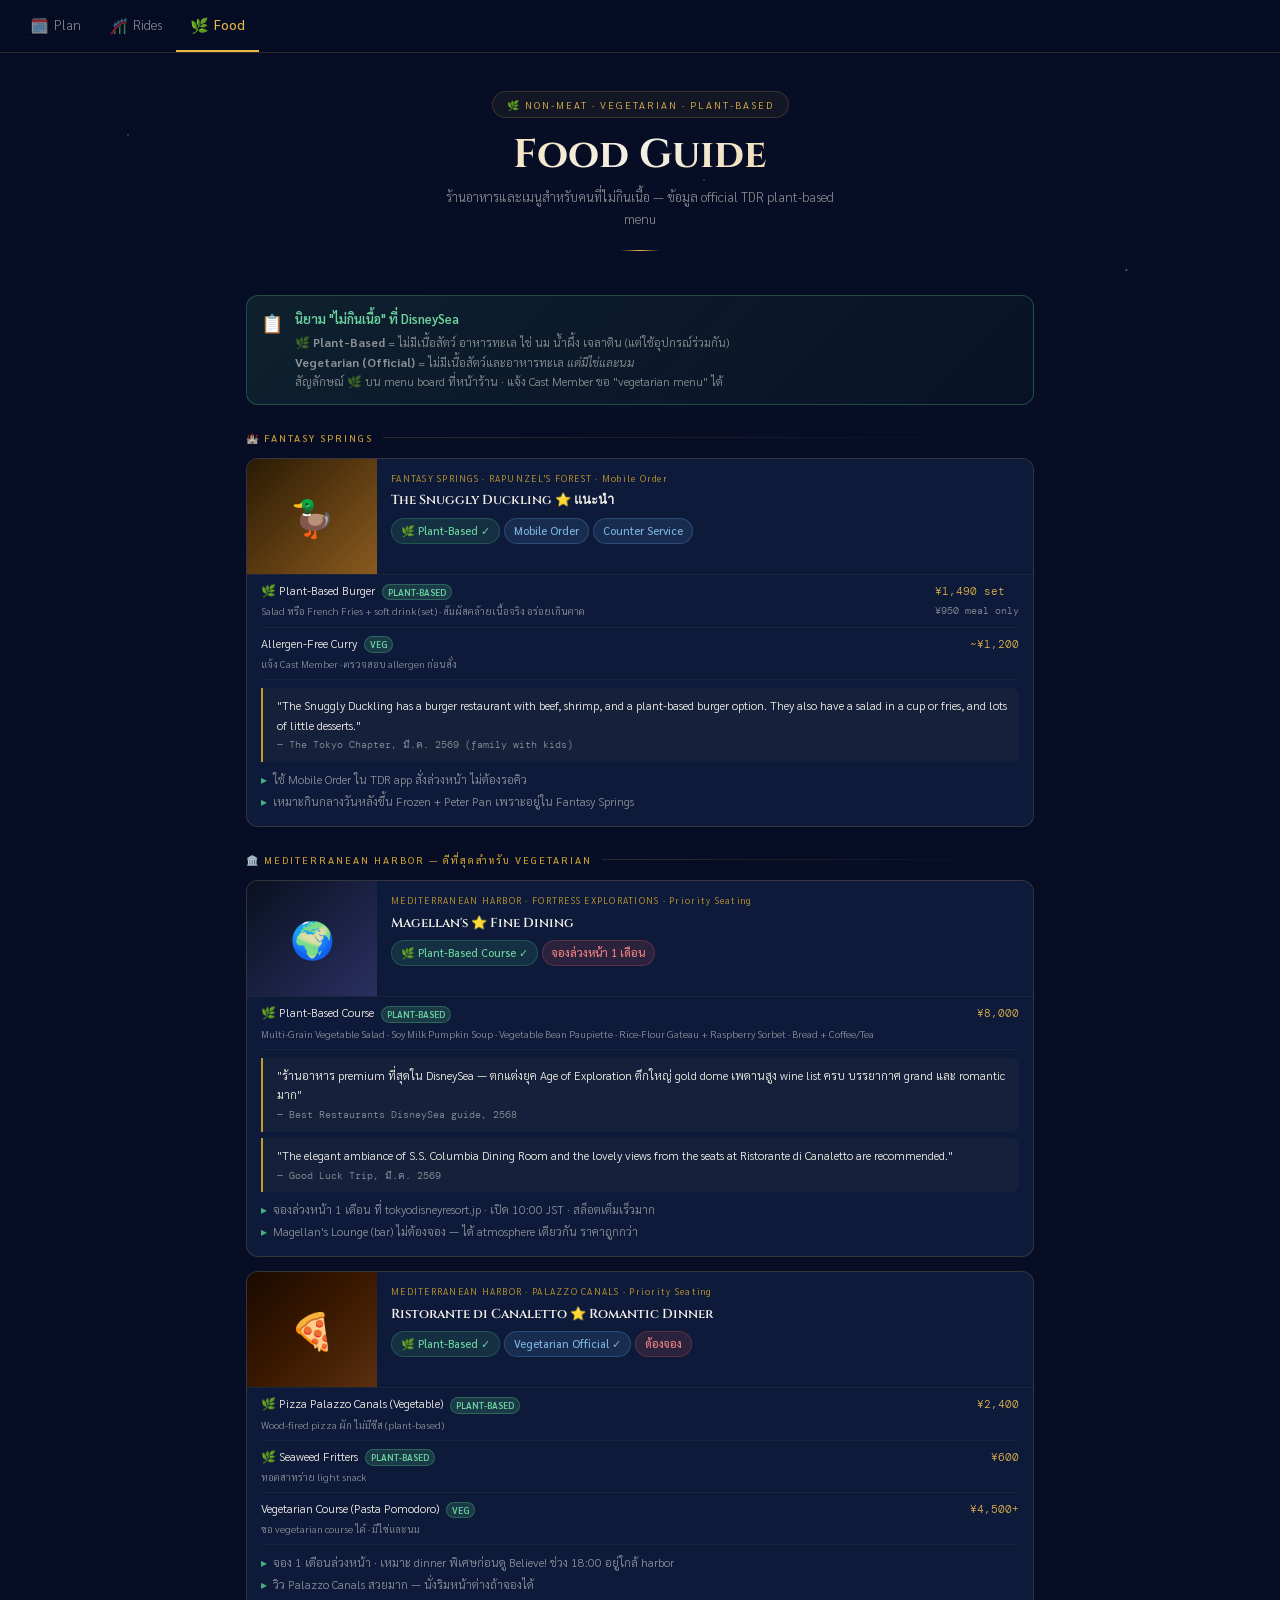
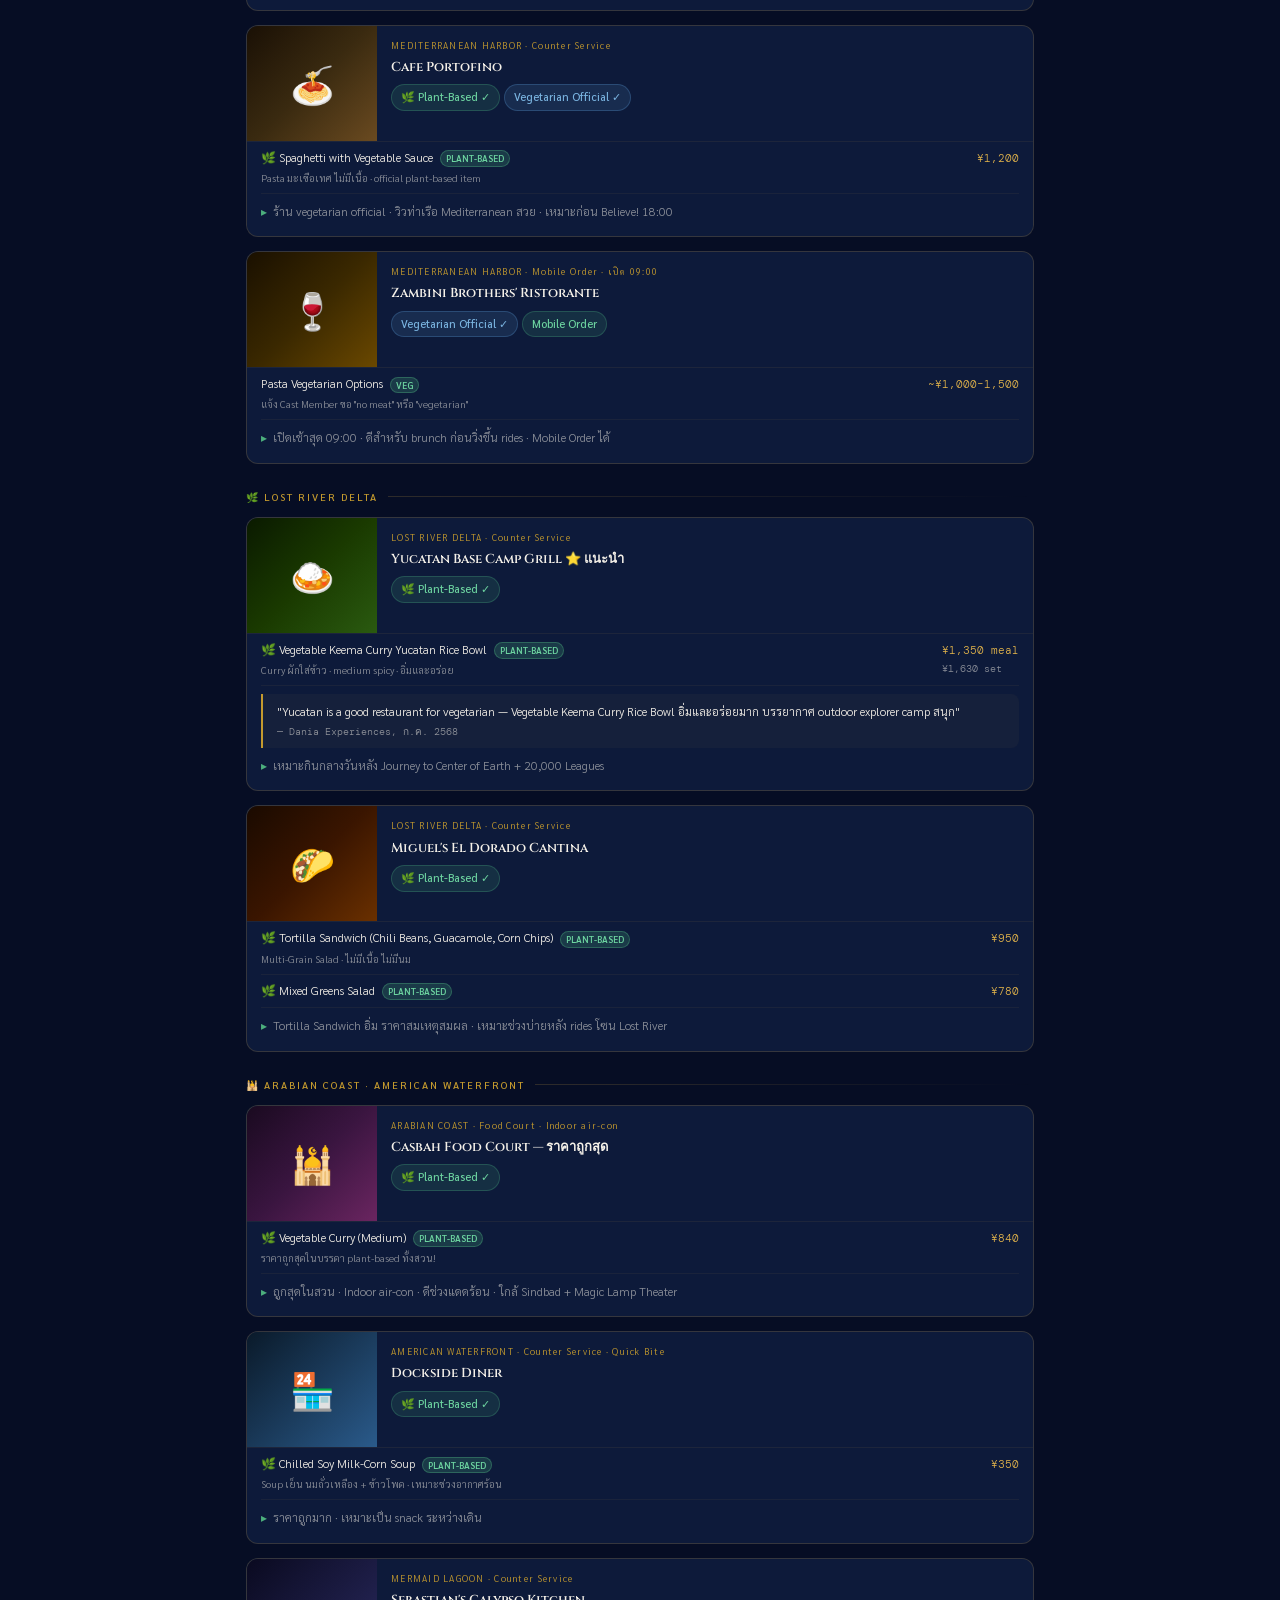
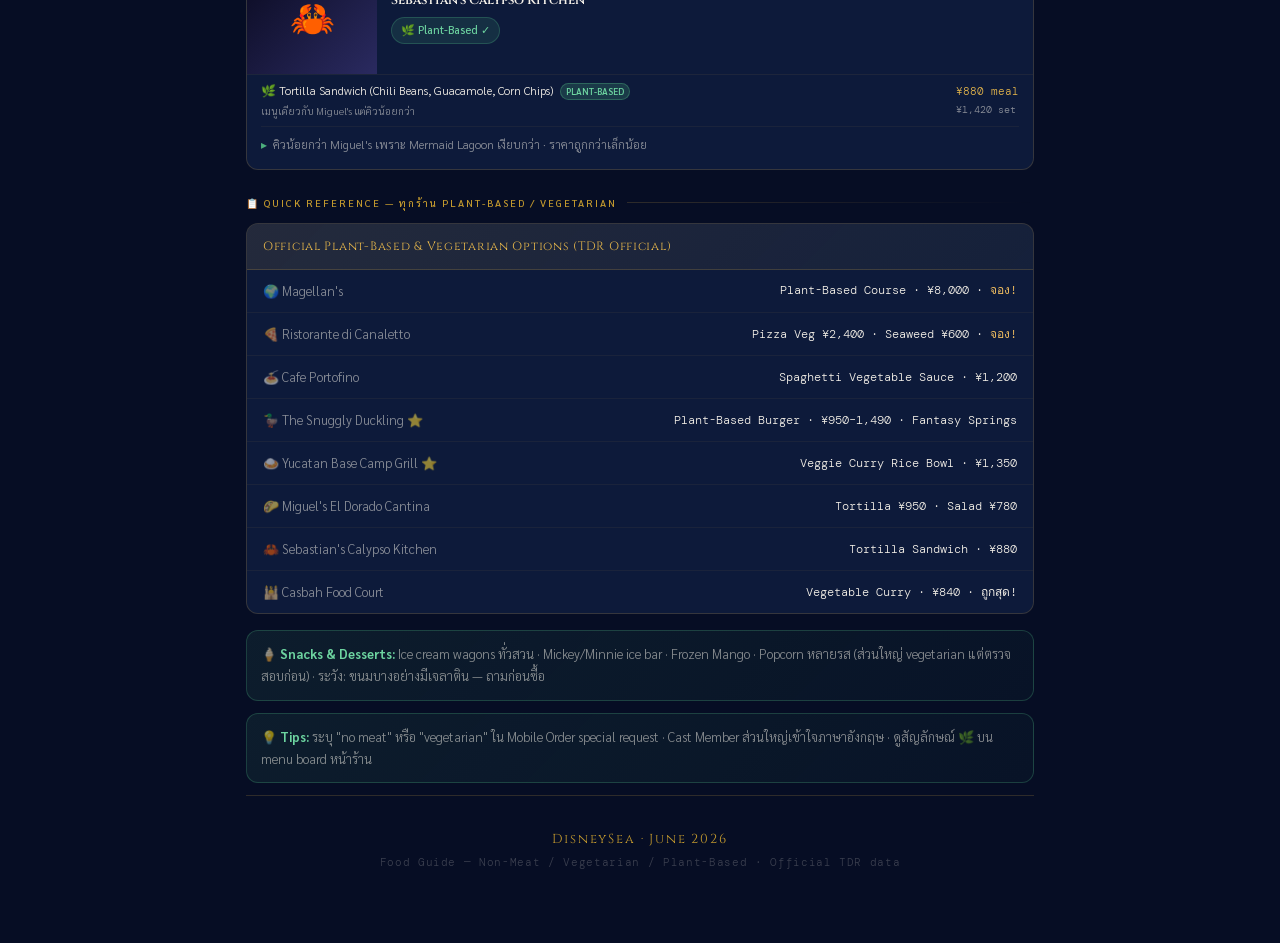
==== commit 8a9d8f03: "Refactor DisneySea site, add queue-times integration, drop legacy single-page plan Co-Authored-By: C" ====
--- a/food.html
+++ b/food.html
@@ -2,473 +2,288 @@
 <html lang="th">
 <head>
 <meta charset="UTF-8">
-<meta name="viewport" content="width=device-width, initial-scale=1.0">
-<title>Food Guide (Non-Meat) — DisneySea 2026</title>
+<meta name="viewport" content="width=device-width,initial-scale=1.0">
+<title>Food — DisneySea Jun 2026</title>
 <link rel="preconnect" href="https://fonts.googleapis.com">
 <link href="https://fonts.googleapis.com/css2?family=Cinzel:wght@400;600;700&family=Sarabun:wght@300;400;500;600&family=DM+Mono:wght@400;500&display=swap" rel="stylesheet">
 <link rel="stylesheet" href="styles.css">
-<style>
-.notice-box {
-  background: linear-gradient(135deg,rgba(76,175,125,.12),rgba(76,175,125,.04));
-  border: 1px solid rgba(76,175,125,.35);
-  border-radius: 12px; padding: 14px 16px; margin-bottom: 20px;
-  font-size: 13px; color: var(--muted); line-height: 1.7;
-}
-.notice-box strong { color: #6dd4a0; }
-.price-tag {
-  display: inline-block; font-family:'DM Mono',monospace;
-  font-size: 11px; color: var(--gold); font-weight: 500;
-}
-.rest-stars { color: var(--gold); font-size: 11px; letter-spacing: 1px; margin-bottom: 4px; }
-</style>
 </head>
 <body>
 <div class="stars"></div>
-
 <nav class="nav">
   <div class="nav-inner">
     <a href="index.html"><span class="nav-icon">🗓️</span> Plan</a>
     <a href="rides.html"><span class="nav-icon">🎢</span> Rides</a>
-    <a href="shows.html"><span class="nav-icon">✨</span> Shows</a>
     <a href="food.html" class="active"><span class="nav-icon">🌿</span> Food</a>
   </div>
 </nav>
-
 <div class="wrap">
-  <div class="hero">
-    <div class="hero-badge">🌿 Non-Meat · Vegetarian · Plant-Based</div>
-    <h1>Food Guide</h1>
-    <p class="hero-sub">ร้านอาหารและเมนูสำหรับคนที่ไม่กินเนื้อ — ข้อมูลจาก Tokyo Disney Resort Official</p>
-    <div class="hero-divider"></div>
-  </div>
-
-  <!-- NOTICE -->
-  <div class="notice-box fade-in">
-    <strong>📋 นิยาม "ไม่กินเนื้อ" ที่ DisneySea:</strong><br>
-    <strong>Plant-Based</strong> = ไม่มีเนื้อสัตว์, อาหารทะเล, ไข่, นม, น้ำผึ้ง, เจลาติน (แต่ใช้อุปกรณ์ร่วมกัน)<br>
-    <strong>Vegetarian</strong> = ไม่มีเนื้อสัตว์และอาหารทะเล <em>แต่มีไข่และนม</em><br>
-    เมนู plant-based จะมีสัญลักษณ์ 🌿 บน menu · เมนู vegetarian ให้แจ้ง Cast Member
-  </div>
-
-  <!-- ═══════════════════════════════
-       ZONE: FANTASY SPRINGS
-  ═══════════════════════════════ -->
-  <div class="sec-label fade-in">Fantasy Springs</div>
-
-  <!-- SNUGGLY DUCKLING -->
-  <div class="rest-card">
-    <div class="rest-head">
-      <img class="rest-img" src="https://media1.tokyodisneyresort.jp/images/adventure/restaurant/2744_main_visual_name_1.jpg?mod=20260129101115" alt="The Snuggly Duckling" onerror="this.style.display='none';this.nextSibling.style.display='flex'">
-      <div class="rest-img-ph" style="background:linear-gradient(135deg,#2a1a05,#5a3a10,#8a5a20);display:none">🦆</div>
-      <div class="rest-meta">
-        <div class="rest-area">FANTASY SPRINGS · RAPUNZEL'S FOREST</div>
-        <div class="rest-name">The Snuggly Duckling</div>
-        <div class="rest-stars">★★★★☆</div>
-        <div class="rest-desc">Tavern จาก Tangled · Counter service · Mobile Order · เปิดตั้งแต่เช้า</div>
-        <div class="tags">
-          <span class="tag tag-info">🌿 Plant-Based ✓</span>
-          <span class="tag tag-free">Mobile Order</span>
-        </div>
-      </div>
-    </div>
-    <div class="rest-body">
-      <div class="menu-items">
-        <div class="menu-item">
-          <div>
-            <div class="menu-name">🌿 Plant-Based Burger <span class="veg-tag">PLANT-BASED</span></div>
-            <div class="menu-note">Salad หรือ French Fries + soft drink (set) · หรือ meal only</div>
-          </div>
-          <div class="menu-price">¥1,490 set<br><span style="font-size:10px;color:var(--muted);">¥950 meal</span></div>
-        </div>
-        <div class="menu-item">
-          <div>
-            <div class="menu-name">Duckling Dream Burger (vegetarian version)</div>
-            <div class="menu-note">แจ้ง Cast Member ขอ vegetarian option · มีไข่และนม</div>
-          </div>
-          <div class="menu-price">~¥1,400</div>
-        </div>
-      </div>
-      <div class="quote" style="margin-top:12px;">
-        "Plant-Based Burger อร่อยเกินคาด เนื้อสัมผัสคล้ายเนื้อจริง · ร้านนี้ themed สวยมาก เหมือน Snuggly Duckling ในหนัง Tangled จริงๆ บรรยากาศสนุกมาก"
-        <div class="quote-src">— TDR visitor review, 2024</div>
-      </div>
-      <div class="tip-item" style="margin-top:10px;"><span class="tip-dot">▸</span><span>ใช้ Mobile Order สั่งล่วงหน้าได้ — ไม่ต้องรอคิวยาว · เปิดในแอปทันทีที่เข้าสวน</span></div>
-      <div class="tip-item"><span class="tip-dot">▸</span><span>เหมาะมากสำหรับกลางวัน หลังขึ้น Frozen + Peter Pan แล้ว</span></div>
-    </div>
-  </div>
-
-  <!-- OAKEN'S OK FOODS -->
-  <div class="rest-card">
-    <div class="rest-head">
-      <div class="rest-img-ph" style="background:linear-gradient(135deg,#0d2a3a,#1a4a60,#2a7090);">❄️</div>
-      <div class="rest-meta">
-        <div class="rest-area">FANTASY SPRINGS · ARENDELLE</div>
-        <div class="rest-name">Oaken's OK Foods</div>
-        <div class="rest-stars">★★★½☆</div>
-        <div class="rest-desc">Snack stand เล็กๆ · ขายของอย่างเดียวและ soft drink · เปิดตอนกลางวัน</div>
-        <div class="tags"><span class="tag tag-info">Vegetarian ✓</span></div>
-      </div>
-    </div>
-    <div class="rest-body">
-      <div class="menu-items">
-        <div class="menu-item">
-          <div>
-            <div class="menu-name">Oaken's Yoo-Hoo Bread <span class="veg-tag">VEG</span></div>
-            <div class="menu-note">Cardamom + meat filling — <strong style="color:#f08080;">ระวัง: มีเนื้อ!</strong> · เลือกขนมหวานอื่นแทน</div>
-          </div>
-          <div class="menu-price">~¥300</div>
-        </div>
-      </div>
-      <div class="tip-item" style="margin-top:10px;"><span class="tip-dot">▸</span><span>เมนูหลักมีเนื้อ แต่ soft drink และ dessert บางรายการเป็น vegetarian ได้ · ถามก่อนสั่ง</span></div>
-    </div>
-  </div>
-
-  <!-- ═══════════════════════════════
-       ZONE: MEDITERRANEAN HARBOR (ดีที่สุด)
-  ═══════════════════════════════ -->
-  <div class="sec-label">Mediterranean Harbor — แนะนำมากที่สุด</div>
-
-  <!-- CAFE PORTOFINO -->
-  <div class="rest-card">
-    <div class="rest-head">
-      <img class="rest-img" src="https://media1.tokyodisneyresort.jp/images/adventure/restaurant/522_main_visual_name_1.jpg?mod=20260115120550" alt="Cafe Portofino" onerror="this.style.display='none';this.nextSibling.style.display='flex'">
-      <div class="rest-img-ph" style="background:linear-gradient(135deg,#1a1005,#3a2a10,#6a4a20);display:none">🍝</div>
-      <div class="rest-meta">
-        <div class="rest-area">MEDITERRANEAN HARBOR</div>
-        <div class="rest-name">Cafe Portofino</div>
-        <div class="rest-stars">★★★★☆</div>
-        <div class="rest-desc">Italian counter service · มุมมองท่าเรือสวย · เปิด 10:00 · เมนู vegetarian official</div>
-        <div class="tags">
-          <span class="tag tag-info">Vegetarian Official ✓</span>
-          <span class="tag tag-free">Counter Service</span>
-        </div>
-      </div>
-    </div>
-    <div class="rest-body">
-      <div class="menu-items">
-        <div class="menu-item">
-          <div>
-            <div class="menu-name">Spaghetti with Vegetable Sauce <span class="veg-tag">PLANT-BASED</span></div>
-            <div class="menu-note">Pasta มะเขือเทศ ไม่มีเนื้อ · เป็น official plant-based item</div>
-          </div>
-          <div class="menu-price">¥1,200</div>
-        </div>
-        <div class="menu-item">
-          <div>
-            <div class="menu-name">เมนู Vegetarian อื่นๆ</div>
-            <div class="menu-note">แจ้ง Cast Member ขอ "vegetarian menu" — มีตัวเลือกเพิ่มเติม</div>
-          </div>
-          <div class="menu-price">~¥1,000+</div>
-        </div>
-      </div>
-      <div class="quote" style="margin-top:12px;">
-        "Cafe Portofino เป็นหนึ่งในร้านที่ Disney Resort แนะนำอย่างเป็นทางการสำหรับ vegetarian — มุมมองท่าเรือ Mediterranean สวยมาก เหมาะกินตอนกลางวันหลังดู Believe! position"
-        <div class="quote-src">— Tokyo Disney Resort FAQ Official</div>
-      </div>
-      <div class="tip-item" style="margin-top:10px;"><span class="tip-dot">▸</span><span>ร้านนี้ view ดีมาก — นั่งริมหน้าต่างจะเห็น Mediterranean Harbor ได้สวย</span></div>
-      <div class="tip-item"><span class="tip-dot">▸</span><span>เหมาะกินก่อนไปจับที่ดู Believe! ช่วง 18:00 เพราะอยู่ใกล้ harbor มาก</span></div>
-    </div>
-  </div>
-
-  <!-- RISTORANTE DI CANALETTO -->
-  <div class="rest-card">
-    <div class="rest-head">
-      <img class="rest-img" src="https://media1.tokyodisneyresort.jp/images/adventure/restaurant/762_main_visual_name_1.jpg?mod=20260115120648" alt="Ristorante di Canaletto" onerror="this.style.display='none';this.nextSibling.style.display='flex'">
-      <div class="rest-img-ph" style="background:linear-gradient(135deg,#1a0a00,#3a1800,#5a3010);display:none">🍕</div>
-      <div class="rest-meta">
-        <div class="rest-area">MEDITERRANEAN HARBOR</div>
-        <div class="rest-name">Ristorante di Canaletto</div>
-        <div class="rest-stars">★★★★★</div>
-        <div class="rest-desc">Fine dining Italian · Table service · ริมคลอง Palazzo · ต้องจองล่วงหน้า! · เปิดกลางวัน-เย็น</div>
-        <div class="tags">
-          <span class="tag tag-info">🌿 Plant-Based ✓</span>
-          <span class="tag tag-warn">ต้องจองล่วงหน้า</span>
-        </div>
-      </div>
-    </div>
-    <div class="rest-body">
-      <div class="menu-items">
-        <div class="menu-item">
-          <div>
-            <div class="menu-name">🌿 Pizza Palazzo Canals (Vegetable) <span class="veg-tag">PLANT-BASED</span></div>
-            <div class="menu-note">Wood-fired pizza ผักไม่มีเนื้อ · ไม่มีชีส (plant-based)</div>
-          </div>
-          <div class="menu-price">¥2,400</div>
-        </div>
-        <div class="menu-item">
-          <div>
-            <div class="menu-name">🌿 Seaweed Fritters <span class="veg-tag">PLANT-BASED</span></div>
-            <div class="menu-note">ทอดสาหร่าย · light snack</div>
-          </div>
-          <div class="menu-price">¥600</div>
-        </div>
-        <div class="menu-item">
-          <div>
-            <div class="menu-name">Vegetarian Lunch / Dinner Course</div>
-            <div class="menu-note">Pasta ผักซอส Pomodoro · ขอ vegetarian course ได้ · มีไข่และนม</div>
-          </div>
-          <div class="menu-price">¥4,500+</div>
-        </div>
-      </div>
-      <div class="quote" style="margin-top:12px;">
-        "Ristorante di Canaletto ตั้งอยู่ใน nobleman's palace ริมคลอง Venice ที่ถูกจำลองมา บรรยากาศ romantic มาก — ดีที่สุดสำหรับ special dinner · จองได้ 1 เดือนล่วงหน้า online"
-        <div class="quote-src">— Tokyo Disney Resort Official</div>
-      </div>
-      <div class="tip-item" style="margin-top:10px;"><span class="tip-dot">▸</span><span>จองล่วงหน้า 1 เดือน ที่ Tokyo Disney Resort app หรือ website — Priority Seating</span></div>
-      <div class="tip-item"><span class="tip-dot">▸</span><span>เหมาะสำหรับ dinner พิเศษก่อนดู Believe! Show · อยู่ใกล้ harbor มาก</span></div>
-    </div>
-  </div>
-
-  <!-- MAGELLAN'S -->
-  <div class="rest-card">
-    <div class="rest-head">
-      <img class="rest-img" src="https://media1.tokyodisneyresort.jp/images/adventure/restaurant/712_main_visual_name_1.jpg?mod=20260115120615" alt="Magellan's" onerror="this.style.display='none';this.nextSibling.style.display='flex'">
-      <div class="rest-img-ph" style="background:linear-gradient(135deg,#0a1020,#1a2040,#2a3060);display:none">🌍</div>
-      <div class="rest-meta">
-        <div class="rest-area">MEDITERRANEAN HARBOR · FORTRESS EXPLORATIONS</div>
-        <div class="rest-name">Magellan's</div>
-        <div class="rest-stars">★★★★★</div>
-        <div class="rest-desc">Fine dining premium · Table service · ตกแต่งยุค Age of Exploration · ต้องจองล่วงหน้า</div>
-        <div class="tags">
-          <span class="tag tag-info">🌿 Plant-Based Course ✓</span>
-          <span class="tag tag-warn">จองล่วงหน้า 1 เดือน</span>
-        </div>
-      </div>
-    </div>
-    <div class="rest-body">
-      <div class="menu-items">
-        <div class="menu-item">
-          <div>
-            <div class="menu-name">🌿 Plant-Based Course <span class="veg-tag">PLANT-BASED</span></div>
-            <div class="menu-note">Multi-Grain Vegetable Salad · Soy Milk Pumpkin Soup · Vegetable Bean Paupiette · Rice-Flour Gateau + Raspberry Sorbet · Bread + Coffee/Tea</div>
-          </div>
-          <div class="menu-price">¥8,000</div>
-        </div>
-      </div>
-      <div class="quote" style="margin-top:12px;">
-        "ร้านอาหาร premium ที่สุดใน DisneySea — ตกแต่งด้วยของที่ระลึกยุค Age of Exploration งดงามมาก เพดานสูง wine list ครบ บรรยากาศ romantic และ grand มาก Plant-Based Course ที่นี่ดูหรูหราที่สุดในสวน"
-        <div class="quote-src">— Best Restaurants at DisneySea guide, 2025</div>
-      </div>
-      <div class="tip-item" style="margin-top:10px;"><span class="tip-dot">▸</span><span>จองล่วงหน้าที่ www.tokyodisneyresort.jp 1 เดือนก่อน เปิดรับ 10:00 JST · ต้องรีบ!</span></div>
-      <div class="tip-item"><span class="tip-dot">▸</span><span>Magellan's Lounge (bar area) ไม่ต้องจอง — ได้ atmosphere เดียวกัน ราคาถูกกว่า</span></div>
-    </div>
-  </div>
-
-  <!-- ZAMBINI -->
-  <div class="rest-card">
-    <div class="rest-head">
-      <img class="rest-img" src="https://media1.tokyodisneyresort.jp/images/adventure/restaurant/572_main_visual_name_1.jpg?mod=20260115103609" alt="Zambini Brothers Ristorante" onerror="this.style.display='none';this.nextSibling.style.display='flex'">
-      <div class="rest-img-ph" style="background:linear-gradient(135deg,#1a1000,#3a2800,#6a4800);display:none">🍷</div>
-      <div class="rest-meta">
-        <div class="rest-area">MEDITERRANEAN HARBOR</div>
-        <div class="rest-name">Zambini Brothers' Ristorante</div>
-        <div class="rest-stars">★★★★☆</div>
-        <div class="rest-desc">Italian casual · converted winery · Mobile Order · เปิดตั้งแต่เช้า 09:00</div>
-        <div class="tags">
-          <span class="tag tag-info">Vegetarian Official ✓</span>
-          <span class="tag tag-free">Mobile Order</span>
-        </div>
-      </div>
-    </div>
-    <div class="rest-body">
-      <div class="menu-items">
-        <div class="menu-item">
-          <div>
-            <div class="menu-name">Pasta + Vegetarian options <span class="veg-tag">VEG</span></div>
-            <div class="menu-note">มีตัวเลือก vegetarian — แจ้ง Cast Member ขอ "no meat" หรือ "vegetarian"</div>
-          </div>
-          <div class="menu-price">~¥1,000-1,500</div>
-        </div>
-      </div>
-      <div class="tip-item" style="margin-top:10px;"><span class="tip-dot">▸</span><span>เปิดเช้าสุดใน Mediterranean Harbor (09:00) — ดีสำหรับ breakfast หรือ brunch ก่อนวิ่งขึ้น rides</span></div>
-      <div class="tip-item"><span class="tip-dot">▸</span><span>ใช้ Mobile Order สั่งล่วงหน้าได้ผ่าน Tokyo Disney Resort app — ลดเวลารอ</span></div>
-    </div>
-  </div>
-
-  <!-- ═══════════════════════════════
-       ZONE: LOST RIVER DELTA
-  ═══════════════════════════════ -->
-  <div class="sec-label">Lost River Delta</div>
-
-  <!-- MIGUEL'S -->
-  <div class="rest-card">
-    <div class="rest-head">
-      <div class="rest-img-ph" style="background:linear-gradient(135deg,#1a0a00,#3a1500,#6a3000);">🌮</div>
-      <div class="rest-meta">
-        <div class="rest-area">LOST RIVER DELTA</div>
-        <div class="rest-name">Miguel's El Dorado Cantina</div>
-        <div class="rest-stars">★★★½☆</div>
-        <div class="rest-desc">Mexican counter service · ใกล้ Indiana Jones area · บรรยากาศ El Dorado</div>
-        <div class="tags"><span class="tag tag-info">🌿 Plant-Based ✓</span></div>
-      </div>
-    </div>
-    <div class="rest-body">
-      <div class="menu-items">
-        <div class="menu-item">
-          <div>
-            <div class="menu-name">🌿 Mixed Greens Salad <span class="veg-tag">PLANT-BASED</span></div>
-            <div class="menu-note">สลัดผักรวม</div>
-          </div>
-          <div class="menu-price">¥780</div>
-        </div>
-        <div class="menu-item">
-          <div>
-            <div class="menu-name">🌿 Tortilla Sandwich (Chili Beans, Cabbage, Guacamole, Corn Chips) <span class="veg-tag">PLANT-BASED</span></div>
-            <div class="menu-note">Multi-Grain Salad · ไม่มีเนื้อ ไม่มีนม</div>
-          </div>
-          <div class="menu-price">¥950</div>
-        </div>
-      </div>
-      <div class="tip-item" style="margin-top:10px;"><span class="tip-dot">▸</span><span>Tortilla Sandwich อร่อยและอิ่ม · ราคาสมเหตุสมผลที่สุดในบรรดาร้าน plant-based ทั้งหมด</span></div>
-      <div class="tip-item"><span class="tip-dot">▸</span><span>เหมาะกินช่วงบ่ายหลัง Journey to Center of Earth · ใกล้ Mysterious Island</span></div>
-    </div>
-  </div>
-
-  <!-- YUCATAN -->
-  <div class="rest-card">
-    <div class="rest-head">
-      <div class="rest-img-ph" style="background:linear-gradient(135deg,#0a1a00,#1a3a00,#2a5a10);">🍛</div>
-      <div class="rest-meta">
-        <div class="rest-area">LOST RIVER DELTA</div>
-        <div class="rest-name">Yucatan Base Camp Grill</div>
-        <div class="rest-stars">★★★★☆</div>
-        <div class="rest-desc">BBQ grill theme · outdoor seating · บรรยากาศ explorer camp</div>
-        <div class="tags"><span class="tag tag-info">🌿 Plant-Based ✓</span></div>
-      </div>
-    </div>
-    <div class="rest-body">
-      <div class="menu-items">
-        <div class="menu-item">
-          <div>
-            <div class="menu-name">🌿 Vegetable Keema Curry Yucatan Rice Bowl <span class="veg-tag">PLANT-BASED</span></div>
-            <div class="menu-note">Curry ผักใส่ข้าว · medium spicy · อิ่มและอร่อย</div>
-          </div>
-          <div class="menu-price">¥1,350 meal<br><span style="font-size:10px;color:var(--muted);">¥1,630 set</span></div>
-        </div>
-      </div>
-      <div class="quote" style="margin-top:10px;">
-        "Yucatan Base Camp Grill เป็นร้านที่ดีมากสำหรับ vegetarian — Vegetable Keema Curry Rice Bowl อิ่มและอร่อยมาก บรรยากาศ outdoor explorer camp ดีมาก"
-        <div class="quote-src">— Dania Experiences (visited Yucatan), July 2025</div>
-      </div>
-      <div class="tip-item" style="margin-top:8px;"><span class="tip-dot">▸</span><span>เหมาะกินกลางวัน หลังขึ้น Journey to Center of Earth + 20,000 Leagues</span></div>
-    </div>
-  </div>
-
-  <!-- ═══════════════════════════════
-       ZONE: ARABIAN COAST
-  ═══════════════════════════════ -->
-  <div class="sec-label">Arabian Coast</div>
-
-  <!-- CASBAH -->
-  <div class="rest-card">
-    <div class="rest-head">
-      <div class="rest-img-ph" style="background:linear-gradient(135deg,#1a0a20,#3a1540,#6a2560);">🕌</div>
-      <div class="rest-meta">
-        <div class="rest-area">ARABIAN COAST</div>
-        <div class="rest-name">Casbah Food Court</div>
-        <div class="rest-stars">★★★½☆</div>
-        <div class="rest-desc">Food court หลาย counter · เมนูหลากหลาย · นั่งในร่ม air-con</div>
-        <div class="tags"><span class="tag tag-info">🌿 Plant-Based ✓</span></div>
-      </div>
-    </div>
-    <div class="rest-body">
-      <div class="menu-items">
-        <div class="menu-item">
-          <div>
-            <div class="menu-name">🌿 Vegetable Curry (Medium) <span class="veg-tag">PLANT-BASED</span></div>
-            <div class="menu-note">Curry ผักรสกลาง · ราคาถูกที่สุดใน plant-based options ทั้งสวน</div>
-          </div>
-          <div class="menu-price">¥840</div>
-        </div>
-      </div>
-      <div class="tip-item" style="margin-top:10px;"><span class="tip-dot">▸</span><span>ราคาถูกที่สุดในบรรดา plant-based ทั้งสวน · ดีสำหรับ budget-conscious</span></div>
-      <div class="tip-item"><span class="tip-dot">▸</span><span>Indoor air-con — ดีมากช่วง lunch เมื่อแดดร้อน · ใกล้ Sindbad และ Magic Lamp Theater</span></div>
-    </div>
-  </div>
-
-  <!-- ═══════════════════════════════
-       AMERICAN WATERFRONT
-  ═══════════════════════════════ -->
-  <div class="sec-label">American Waterfront</div>
-
-  <!-- DOCKSIDE DINER -->
-  <div class="rest-card">
-    <div class="rest-head">
-      <div class="rest-img-ph" style="background:linear-gradient(135deg,#0a1a2a,#1a3a5a,#2a5a8a);">🏪</div>
-      <div class="rest-meta">
-        <div class="rest-area">AMERICAN WATERFRONT · PORT DISCOVERY</div>
-        <div class="rest-name">Dockside Diner</div>
-        <div class="rest-stars">★★★☆☆</div>
-        <div class="rest-desc">Counter service · ริมท่าเรือ SS Columbia · เน้น quick bite</div>
-        <div class="tags"><span class="tag tag-info">🌿 Plant-Based ✓</span></div>
-      </div>
-    </div>
-    <div class="rest-body">
-      <div class="menu-items">
-        <div class="menu-item">
-          <div>
-            <div class="menu-name">🌿 Chilled Soy Milk-Corn Soup <span class="veg-tag">PLANT-BASED</span></div>
-            <div class="menu-note">Soup เย็น นมถั่วเหลือง + ข้าวโพด · เหมาะช่วงอากาศร้อน</div>
-          </div>
-          <div class="menu-price">¥350</div>
-        </div>
-      </div>
-      <div class="tip-item" style="margin-top:10px;"><span class="tip-dot">▸</span><span>ราคาถูกมาก เหมาะเป็น side dish หรือ snack ระหว่างเดิน</span></div>
-    </div>
-  </div>
-
-  <!-- SEBASTIAN'S -->
-  <div class="rest-card">
-    <div class="rest-head">
-      <div class="rest-img-ph" style="background:linear-gradient(135deg,#0a0a20,#1a1a40,#2a2a60);">🦀</div>
-      <div class="rest-meta">
-        <div class="rest-area">MERMAID LAGOON</div>
-        <div class="rest-name">Sebastian's Calypso Kitchen</div>
-        <div class="rest-stars">★★★½☆</div>
-        <div class="rest-desc">Little Mermaid theme · counter service · ริม lagoon · บรรยากาศ Caribbean</div>
-        <div class="tags"><span class="tag tag-info">🌿 Plant-Based ✓</span></div>
-      </div>
-    </div>
-    <div class="rest-body">
-      <div class="menu-items">
-        <div class="menu-item">
-          <div>
-            <div class="menu-name">🌿 Tortilla Sandwich (Chili Beans, Guacamole, Corn Chips) <span class="veg-tag">PLANT-BASED</span></div>
-            <div class="menu-note">Multi-Grain Salad · ไม่มีเนื้อ · เมนูเดียวกับ Miguel's แต่คนน้อยกว่า</span></div>
-          </div>
-          <div class="menu-price">¥880 meal<br><span style="font-size:10px;color:var(--muted);">¥1,420 set</span></div>
-        </div>
-      </div>
-      <div class="tip-item" style="margin-top:10px;"><span class="tip-dot">▸</span><span>คิวสั้นกว่า Miguel's เพราะอยู่ Mermaid Lagoon ที่คนน้อยกว่า · เมนูเหมือนกัน ราคาถูกกว่าเล็กน้อย</span></div>
-    </div>
-  </div>
-
-  <!-- SUMMARY TABLE -->
-  <div class="sec-label" style="margin-top:24px;">Quick Reference — สรุปทุกร้าน</div>
-  <div class="cost-box">
-    <div class="cost-head"><div class="cost-head-title">🌿 Plant-Based / Vegetarian Options ทั้งหมด</div></div>
-    <div class="cost-row"><span class="cost-lbl">Magellan's</span><span class="cost-val">Plant-Based Course · ¥8,000 · <span style="color:#f5c060;">จอง!</span></span></div>
-    <div class="cost-row"><span class="cost-lbl">Ristorante di Canaletto</span><span class="cost-val">Pizza Veg ¥2,400 · Seaweed ¥600 · <span style="color:#f5c060;">จอง!</span></span></div>
-    <div class="cost-row"><span class="cost-lbl">Cafe Portofino</span><span class="cost-val">Spaghetti Vegetable Sauce · ¥1,200</span></div>
-    <div class="cost-row"><span class="cost-lbl">The Snuggly Duckling</span><span class="cost-val">Plant-Based Burger · ¥950-1,490 · Fantasy Springs</span></div>
-    <div class="cost-row"><span class="cost-lbl">Miguel's El Dorado Cantina</span><span class="cost-val">Tortilla Sandwich ¥950 · Salad ¥780</span></div>
-    <div class="cost-row"><span class="cost-lbl">Yucatan Base Camp Grill</span><span class="cost-val">Veggie Curry Rice Bowl · ¥1,350</span></div>
-    <div class="cost-row"><span class="cost-lbl">Sebastian's Calypso Kitchen</span><span class="cost-val">Tortilla Sandwich · ¥880</span></div>
-    <div class="cost-row" style="border-bottom:none;"><span class="cost-lbl">Casbah Food Court</span><span class="cost-val">Vegetable Curry · ¥840 · ราคาถูกสุด</span></div>
-  </div>
-
-  <div class="tip-box">
-    🍦 <strong>Desserts & Snacks สำหรับ vegetarian:</strong> Ice cream wagons ทั่วสวน · Mickey/Minnie ice bar · Frozen Mango · Popcorn flavors ส่วนใหญ่ (เช็คสาขา grilled meat พิเศษ) · ขนมหวานในร้านส่วนใหญ่ · ระวัง: บางอย่างอาจมีเจลาติน — ถามก่อนซื้อ
-  </div>
-
-  <div class="tip-box">
-    💡 <strong>Tips ทั่วไป:</strong> ระบุ "ไม่กินเนื้อ" บน Mobile Order โดยใส่ใน special request · ร้านส่วนใหญ่มี Cast Member ที่เข้าใจคำว่า "no meat" เป็นภาษาอังกฤษได้ · ดูสัญลักษณ์ 🌿 บน menu board หน้าร้าน
-  </div>
-
-  <div class="footer" style="margin-top:24px;">
-    <div class="footer-logo">DisneySea · June 2026</div>
-    <div>Food Guide — Non-Meat / Vegetarian / Plant-Based</div>
-  </div>
+
+<div class="hero">
+  <div class="hero-badge">🌿 Non-Meat · Vegetarian · Plant-Based</div>
+  <h1>Food Guide</h1>
+  <p class="hero-sub">ร้านอาหารและเมนูสำหรับคนที่ไม่กินเนื้อ — ข้อมูล official TDR plant-based menu</p>
+  <div class="hero-divider"></div>
+</div>
+
+<div class="alert green fade">
+  <div class="alert-icon">📋</div>
+  <div>
+    <div class="alert-title">นิยาม "ไม่กินเนื้อ" ที่ DisneySea</div>
+    <div class="alert-text"><strong>🌿 Plant-Based</strong> = ไม่มีเนื้อสัตว์ อาหารทะเล ไข่ นม น้ำผึ้ง เจลาติน (แต่ใช้อุปกรณ์ร่วมกัน)<br><strong>Vegetarian (Official)</strong> = ไม่มีเนื้อสัตว์และอาหารทะเล <em>แต่มีไข่และนม</em><br>สัญลักษณ์ 🌿 บน menu board ที่หน้าร้าน · แจ้ง Cast Member ขอ "vegetarian menu" ได้</div>
+  </div>
+</div>
+
+<!-- ====================================================
+     FANTASY SPRINGS
+===================================================== -->
+<div class="sec-label fade">🏰 Fantasy Springs</div>
+
+<div class="food-card">
+  <div class="food-head">
+    <img class="food-img" src="https://media1.tokyodisneyresort.jp/images/adventure/restaurant/2744_main_visual_name_1.jpg?mod=20260129101115" alt="Snuggly Duckling" onerror="this.style.display='none';this.nextElementSibling.style.display='flex'">
+    <div class="food-img-ph" style="background:linear-gradient(135deg,#2a1a05,#5a3a10,#8a5a20);display:none">🦆</div>
+    <div class="food-meta">
+      <div class="food-area">FANTASY SPRINGS · RAPUNZEL'S FOREST · Mobile Order</div>
+      <div class="food-name">The Snuggly Duckling ⭐ แนะนำ</div>
+      <div class="tags"><span class="tag t-free">🌿 Plant-Based ✓</span><span class="tag t-info">Mobile Order</span><span class="tag t-info">Counter Service</span></div>
+    </div>
+  </div>
+  <div class="food-body">
+    <div class="menu-item">
+      <div><div class="menu-name">🌿 Plant-Based Burger <span class="veg-badge">PLANT-BASED</span></div><div class="menu-note">Salad หรือ French Fries + soft drink (set) · สัมผัสคล้ายเนื้อจริง อร่อยเกินคาด</div></div>
+      <div class="menu-price">¥1,490 set<br><span style="font-size:10px;color:var(--muted)">¥950 meal only</span></div>
+    </div>
+    <div class="menu-item">
+      <div><div class="menu-name">Allergen-Free Curry <span class="veg-badge">VEG</span></div><div class="menu-note">แจ้ง Cast Member · ตรวจสอบ allergen ก่อนสั่ง</div></div>
+      <div class="menu-price">~¥1,200</div>
+    </div>
+    <div class="quote" style="margin-top:8px">"The Snuggly Duckling has a burger restaurant with beef, shrimp, and a plant-based burger option. They also have a salad in a cup or fries, and lots of little desserts."<div class="quote-src">— The Tokyo Chapter, มี.ค. 2569 (family with kids)</div></div>
+    <div class="tip-item" style="margin-top:8px"><span class="tip-dot">▸</span><span>ใช้ Mobile Order ใน TDR app สั่งล่วงหน้า ไม่ต้องรอคิว</span></div>
+    <div class="tip-item"><span class="tip-dot">▸</span><span>เหมาะกินกลางวันหลังขึ้น Frozen + Peter Pan เพราะอยู่ใน Fantasy Springs</span></div>
+  </div>
+</div>
+
+<!-- ====================================================
+     MEDITERRANEAN HARBOR
+===================================================== -->
+<div class="sec-label">🏛️ Mediterranean Harbor — ดีที่สุดสำหรับ vegetarian</div>
+
+<div class="food-card">
+  <div class="food-head">
+    <img class="food-img" src="https://media1.tokyodisneyresort.jp/images/adventure/restaurant/712_main_visual_name_1.jpg?mod=20260115120615" alt="Magellan's" onerror="this.style.display='none';this.nextElementSibling.style.display='flex'">
+    <div class="food-img-ph" style="background:linear-gradient(135deg,#0a1020,#1a2040,#2a3060);display:none">🌍</div>
+    <div class="food-meta">
+      <div class="food-area">MEDITERRANEAN HARBOR · FORTRESS EXPLORATIONS · Priority Seating</div>
+      <div class="food-name">Magellan's ⭐ Fine Dining</div>
+      <div class="tags"><span class="tag t-free">🌿 Plant-Based Course ✓</span><span class="tag t-warn">จองล่วงหน้า 1 เดือน</span></div>
+    </div>
+  </div>
+  <div class="food-body">
+    <div class="menu-item">
+      <div><div class="menu-name">🌿 Plant-Based Course <span class="veg-badge">PLANT-BASED</span></div><div class="menu-note">Multi-Grain Vegetable Salad · Soy Milk Pumpkin Soup · Vegetable Bean Paupiette · Rice-Flour Gateau + Raspberry Sorbet · Bread + Coffee/Tea</div></div>
+      <div class="menu-price">¥8,000</div>
+    </div>
+    <div class="quote" style="margin-top:8px">"ร้านอาหาร premium ที่สุดใน DisneySea — ตกแต่งยุค Age of Exploration ตึกใหญ่ gold dome เพดานสูง wine list ครบ บรรยากาศ grand และ romantic มาก"<div class="quote-src">— Best Restaurants DisneySea guide, 2568</div></div>
+    <div class="quote">"The elegant ambiance of S.S. Columbia Dining Room and the lovely views from the seats at Ristorante di Canaletto are recommended."<div class="quote-src">— Good Luck Trip, มี.ค. 2569</div></div>
+    <div class="tip-item" style="margin-top:8px"><span class="tip-dot">▸</span><span>จองล่วงหน้า 1 เดือน ที่ tokyodisneyresort.jp · เปิด 10:00 JST · สล็อตเต็มเร็วมาก</span></div>
+    <div class="tip-item"><span class="tip-dot">▸</span><span>Magellan's Lounge (bar) ไม่ต้องจอง — ได้ atmosphere เดียวกัน ราคาถูกกว่า</span></div>
+  </div>
+</div>
+
+<div class="food-card">
+  <div class="food-head">
+    <img class="food-img" src="https://media1.tokyodisneyresort.jp/images/adventure/restaurant/762_main_visual_name_1.jpg?mod=20260115120648" alt="Canaletto" onerror="this.style.display='none';this.nextElementSibling.style.display='flex'">
+    <div class="food-img-ph" style="background:linear-gradient(135deg,#1a0a00,#3a1800,#5a3010);display:none">🍕</div>
+    <div class="food-meta">
+      <div class="food-area">MEDITERRANEAN HARBOR · PALAZZO CANALS · Priority Seating</div>
+      <div class="food-name">Ristorante di Canaletto ⭐ Romantic Dinner</div>
+      <div class="tags"><span class="tag t-free">🌿 Plant-Based ✓</span><span class="tag t-info">Vegetarian Official ✓</span><span class="tag t-warn">ต้องจอง</span></div>
+    </div>
+  </div>
+  <div class="food-body">
+    <div class="menu-item">
+      <div><div class="menu-name">🌿 Pizza Palazzo Canals (Vegetable) <span class="veg-badge">PLANT-BASED</span></div><div class="menu-note">Wood-fired pizza ผัก ไม่มีชีส (plant-based)</div></div>
+      <div class="menu-price">¥2,400</div>
+    </div>
+    <div class="menu-item">
+      <div><div class="menu-name">🌿 Seaweed Fritters <span class="veg-badge">PLANT-BASED</span></div><div class="menu-note">ทอดสาหร่าย light snack</div></div>
+      <div class="menu-price">¥600</div>
+    </div>
+    <div class="menu-item">
+      <div><div class="menu-name">Vegetarian Course (Pasta Pomodoro) <span class="veg-badge">VEG</span></div><div class="menu-note">ขอ vegetarian course ได้ · มีไข่และนม</div></div>
+      <div class="menu-price">¥4,500+</div>
+    </div>
+    <div class="tip-item" style="margin-top:8px"><span class="tip-dot">▸</span><span>จอง 1 เดือนล่วงหน้า · เหมาะ dinner พิเศษก่อนดู Believe! ช่วง 18:00 อยู่ใกล้ harbor</span></div>
+    <div class="tip-item"><span class="tip-dot">▸</span><span>วิว Palazzo Canals สวยมาก — นั่งริมหน้าต่างถ้าจองได้</span></div>
+  </div>
+</div>
+
+<div class="food-card">
+  <div class="food-head">
+    <img class="food-img" src="https://media1.tokyodisneyresort.jp/images/adventure/restaurant/522_main_visual_name_1.jpg?mod=20260115120550" alt="Cafe Portofino" onerror="this.style.display='none';this.nextElementSibling.style.display='flex'">
+    <div class="food-img-ph" style="background:linear-gradient(135deg,#1a1005,#3a2a10,#6a4a20);display:none">🍝</div>
+    <div class="food-meta">
+      <div class="food-area">MEDITERRANEAN HARBOR · Counter Service</div>
+      <div class="food-name">Cafe Portofino</div>
+      <div class="tags"><span class="tag t-free">🌿 Plant-Based ✓</span><span class="tag t-info">Vegetarian Official ✓</span></div>
+    </div>
+  </div>
+  <div class="food-body">
+    <div class="menu-item">
+      <div><div class="menu-name">🌿 Spaghetti with Vegetable Sauce <span class="veg-badge">PLANT-BASED</span></div><div class="menu-note">Pasta มะเขือเทศ ไม่มีเนื้อ · official plant-based item</div></div>
+      <div class="menu-price">¥1,200</div>
+    </div>
+    <div class="tip-item" style="margin-top:8px"><span class="tip-dot">▸</span><span>ร้าน vegetarian official · วิวท่าเรือ Mediterranean สวย · เหมาะก่อน Believe! 18:00</span></div>
+  </div>
+</div>
+
+<div class="food-card">
+  <div class="food-head">
+    <img class="food-img" src="https://media1.tokyodisneyresort.jp/images/adventure/restaurant/572_main_visual_name_1.jpg?mod=20260115103609" alt="Zambini" onerror="this.style.display='none';this.nextElementSibling.style.display='flex'">
+    <div class="food-img-ph" style="background:linear-gradient(135deg,#1a1000,#3a2800,#6a4800);display:none">🍷</div>
+    <div class="food-meta">
+      <div class="food-area">MEDITERRANEAN HARBOR · Mobile Order · เปิด 09:00</div>
+      <div class="food-name">Zambini Brothers' Ristorante</div>
+      <div class="tags"><span class="tag t-info">Vegetarian Official ✓</span><span class="tag t-free">Mobile Order</span></div>
+    </div>
+  </div>
+  <div class="food-body">
+    <div class="menu-item">
+      <div><div class="menu-name">Pasta Vegetarian Options <span class="veg-badge">VEG</span></div><div class="menu-note">แจ้ง Cast Member ขอ "no meat" หรือ "vegetarian"</div></div>
+      <div class="menu-price">~¥1,000–1,500</div>
+    </div>
+    <div class="tip-item" style="margin-top:8px"><span class="tip-dot">▸</span><span>เปิดเช้าสุด 09:00 · ดีสำหรับ brunch ก่อนวิ่งขึ้น rides · Mobile Order ได้</span></div>
+  </div>
+</div>
+
+<!-- ====================================================
+     LOST RIVER DELTA
+===================================================== -->
+<div class="sec-label">🌿 Lost River Delta</div>
+
+<div class="food-card">
+  <div class="food-head">
+    <div class="food-img-ph" style="background:linear-gradient(135deg,#0a1a00,#1a3a00,#2a5a10)">🍛</div>
+    <div class="food-meta">
+      <div class="food-area">LOST RIVER DELTA · Counter Service</div>
+      <div class="food-name">Yucatan Base Camp Grill ⭐ แนะนำ</div>
+      <div class="tags"><span class="tag t-free">🌿 Plant-Based ✓</span></div>
+    </div>
+  </div>
+  <div class="food-body">
+    <div class="menu-item">
+      <div><div class="menu-name">🌿 Vegetable Keema Curry Yucatan Rice Bowl <span class="veg-badge">PLANT-BASED</span></div><div class="menu-note">Curry ผักใส่ข้าว · medium spicy · อิ่มและอร่อย</div></div>
+      <div class="menu-price">¥1,350 meal<br><span style="font-size:10px;color:var(--muted)">¥1,630 set</span></div>
+    </div>
+    <div class="quote" style="margin-top:8px">"Yucatan is a good restaurant for vegetarian — Vegetable Keema Curry Rice Bowl อิ่มและอร่อยมาก บรรยากาศ outdoor explorer camp สนุก"<div class="quote-src">— Dania Experiences, ก.ค. 2568</div></div>
+    <div class="tip-item" style="margin-top:8px"><span class="tip-dot">▸</span><span>เหมาะกินกลางวันหลัง Journey to Center of Earth + 20,000 Leagues</span></div>
+  </div>
+</div>
+
+<div class="food-card">
+  <div class="food-head">
+    <div class="food-img-ph" style="background:linear-gradient(135deg,#1a0a00,#3a1500,#6a3000)">🌮</div>
+    <div class="food-meta">
+      <div class="food-area">LOST RIVER DELTA · Counter Service</div>
+      <div class="food-name">Miguel's El Dorado Cantina</div>
+      <div class="tags"><span class="tag t-free">🌿 Plant-Based ✓</span></div>
+    </div>
+  </div>
+  <div class="food-body">
+    <div class="menu-item">
+      <div><div class="menu-name">🌿 Tortilla Sandwich (Chili Beans, Guacamole, Corn Chips) <span class="veg-badge">PLANT-BASED</span></div><div class="menu-note">Multi-Grain Salad · ไม่มีเนื้อ ไม่มีนม</div></div>
+      <div class="menu-price">¥950</div>
+    </div>
+    <div class="menu-item">
+      <div><div class="menu-name">🌿 Mixed Greens Salad <span class="veg-badge">PLANT-BASED</span></div></div>
+      <div class="menu-price">¥780</div>
+    </div>
+    <div class="tip-item" style="margin-top:8px"><span class="tip-dot">▸</span><span>Tortilla Sandwich อิ่ม ราคาสมเหตุสมผล · เหมาะช่วงบ่ายหลัง rides โซน Lost River</span></div>
+  </div>
+</div>
+
+<!-- ====================================================
+     ARABIAN COAST + AMERICAN
+===================================================== -->
+<div class="sec-label">🕌 Arabian Coast · American Waterfront</div>
+
+<div class="food-card">
+  <div class="food-head">
+    <div class="food-img-ph" style="background:linear-gradient(135deg,#1a0a20,#3a1540,#6a2560)">🕌</div>
+    <div class="food-meta">
+      <div class="food-area">ARABIAN COAST · Food Court · Indoor air-con</div>
+      <div class="food-name">Casbah Food Court — ราคาถูกสุด</div>
+      <div class="tags"><span class="tag t-free">🌿 Plant-Based ✓</span></div>
+    </div>
+  </div>
+  <div class="food-body">
+    <div class="menu-item">
+      <div><div class="menu-name">🌿 Vegetable Curry (Medium) <span class="veg-badge">PLANT-BASED</span></div><div class="menu-note">ราคาถูกสุดในบรรดา plant-based ทั้งสวน!</div></div>
+      <div class="menu-price">¥840</div>
+    </div>
+    <div class="tip-item" style="margin-top:8px"><span class="tip-dot">▸</span><span>ถูกสุดในสวน · Indoor air-con · ดีช่วงแดดร้อน · ใกล้ Sindbad + Magic Lamp Theater</span></div>
+  </div>
+</div>
+
+<div class="food-card">
+  <div class="food-head">
+    <div class="food-img-ph" style="background:linear-gradient(135deg,#0a1a2a,#1a3a5a,#2a5a8a)">🏪</div>
+    <div class="food-meta">
+      <div class="food-area">AMERICAN WATERFRONT · Counter Service · Quick Bite</div>
+      <div class="food-name">Dockside Diner</div>
+      <div class="tags"><span class="tag t-free">🌿 Plant-Based ✓</span></div>
+    </div>
+  </div>
+  <div class="food-body">
+    <div class="menu-item">
+      <div><div class="menu-name">🌿 Chilled Soy Milk-Corn Soup <span class="veg-badge">PLANT-BASED</span></div><div class="menu-note">Soup เย็น นมถั่วเหลือง + ข้าวโพด · เหมาะช่วงอากาศร้อน</div></div>
+      <div class="menu-price">¥350</div>
+    </div>
+    <div class="tip-item" style="margin-top:8px"><span class="tip-dot">▸</span><span>ราคาถูกมาก · เหมาะเป็น snack ระหว่างเดิน</span></div>
+  </div>
+</div>
+
+<div class="food-card">
+  <div class="food-head">
+    <div class="food-img-ph" style="background:linear-gradient(135deg,#0a0a20,#1a1a40,#2a2a60)">🦀</div>
+    <div class="food-meta">
+      <div class="food-area">MERMAID LAGOON · Counter Service</div>
+      <div class="food-name">Sebastian's Calypso Kitchen</div>
+      <div class="tags"><span class="tag t-free">🌿 Plant-Based ✓</span></div>
+    </div>
+  </div>
+  <div class="food-body">
+    <div class="menu-item">
+      <div><div class="menu-name">🌿 Tortilla Sandwich (Chili Beans, Guacamole, Corn Chips) <span class="veg-badge">PLANT-BASED</span></div><div class="menu-note">เมนูเดียวกับ Miguel's แต่คิวน้อยกว่า</div></div>
+      <div class="menu-price">¥880 meal<br><span style="font-size:10px;color:var(--muted)">¥1,420 set</span></div>
+    </div>
+    <div class="tip-item" style="margin-top:8px"><span class="tip-dot">▸</span><span>คิวน้อยกว่า Miguel's เพราะ Mermaid Lagoon เงียบกว่า · ราคาถูกกว่าเล็กน้อย</span></div>
+  </div>
+</div>
+
+<!-- QUICK REFERENCE TABLE -->
+<div class="sec-label">📋 Quick Reference — ทุกร้าน Plant-Based / Vegetarian</div>
+<div class="box">
+  <div class="box-head"><div class="box-title">Official Plant-Based & Vegetarian Options (TDR Official)</div></div>
+  <div class="box-row"><span class="box-lbl">🌍 Magellan's</span><span class="box-val">Plant-Based Course · ¥8,000 · <span style="color:#f5c060">จอง!</span></span></div>
+  <div class="box-row"><span class="box-lbl">🍕 Ristorante di Canaletto</span><span class="box-val">Pizza Veg ¥2,400 · Seaweed ¥600 · <span style="color:#f5c060">จอง!</span></span></div>
+  <div class="box-row"><span class="box-lbl">🍝 Cafe Portofino</span><span class="box-val">Spaghetti Vegetable Sauce · ¥1,200</span></div>
+  <div class="box-row"><span class="box-lbl">🦆 The Snuggly Duckling ⭐</span><span class="box-val">Plant-Based Burger · ¥950–1,490 · Fantasy Springs</span></div>
+  <div class="box-row"><span class="box-lbl">🍛 Yucatan Base Camp Grill ⭐</span><span class="box-val">Veggie Curry Rice Bowl · ¥1,350</span></div>
+  <div class="box-row"><span class="box-lbl">🌮 Miguel's El Dorado Cantina</span><span class="box-val">Tortilla ¥950 · Salad ¥780</span></div>
+  <div class="box-row"><span class="box-lbl">🦀 Sebastian's Calypso Kitchen</span><span class="box-val">Tortilla Sandwich · ¥880</span></div>
+  <div class="box-row" style="border-bottom:none"><span class="box-lbl">🕌 Casbah Food Court</span><span class="box-val">Vegetable Curry · ¥840 · ถูกสุด!</span></div>
+</div>
+
+<div class="tip-box">
+  🍦 <strong>Snacks & Desserts:</strong> Ice cream wagons ทั่วสวน · Mickey/Minnie ice bar · Frozen Mango · Popcorn หลายรส (ส่วนใหญ่ vegetarian แต่ตรวจสอบก่อน) · ระวัง: ขนมบางอย่างมีเจลาติน — ถามก่อนซื้อ
+</div>
+<div class="tip-box">
+  💡 <strong>Tips:</strong> ระบุ "no meat" หรือ "vegetarian" ใน Mobile Order special request · Cast Member ส่วนใหญ่เข้าใจภาษาอังกฤษ · ดูสัญลักษณ์ 🌿 บน menu board หน้าร้าน
+</div>
+
+<div class="footer"><div class="footer-logo">DisneySea · June 2026</div><div>Food Guide — Non-Meat / Vegetarian / Plant-Based · Official TDR data</div></div>
 </div>
 </body>
 </html>
--- a/styles.css
+++ b/styles.css
@@ -1,408 +1,268 @@
-/* ── DISNEYSEA GUIDE — SHARED STYLES ──────────────────────────────
-   Mobile-first. Base = 375px. Breakpoint MD = 640px, LG = 820px.
-   ──────────────────────────────────────────────────────────────── */
-
-:root {
-  --navy:   #060d24;
-  --navy2:  #0d1a3a;
-  --navy3:  #152248;
-  --gold:   #e8b84b;
-  --gold2:  #f5d07a;
-  --gold3:  #c49a2e;
-  --white:  #f4f0e8;
-  --muted:  rgba(244,240,232,.55);
-  --border: rgba(232,184,75,.2);
-  --red:    #e05555;
-  --green:  #4caf7d;
-  --blue:   #5b9bd5;
-  --purple: #9b7fd4;
-  --teal:   #3dbfa0;
-  --amber:  #f0a030;
-  --gap:    16px;
-  --radius: 12px;
-  --r-sm:   8px;
-}
-
-*, *::before, *::after { box-sizing: border-box; margin: 0; padding: 0; }
-
-html { font-size: 16px; -webkit-text-size-adjust: 100%; }
-
-body {
-  background: var(--navy);
-  color: var(--white);
-  font-family: 'Sarabun', sans-serif;
-  font-weight: 300;
-  line-height: 1.7;
-  min-height: 100vh;
-  overflow-x: hidden;
-}
-
-/* ── STARS ── */
-.stars {
-  position: fixed; inset: 0; z-index: 0; pointer-events: none;
-  background-image:
-    radial-gradient(1px 1px at 10% 15%, rgba(255,255,255,.6) 0%, transparent 100%),
-    radial-gradient(1px 1px at 25% 45%, rgba(255,255,255,.4) 0%, transparent 100%),
-    radial-gradient(1px 1px at 40% 20%, rgba(255,255,255,.5) 0%, transparent 100%),
-    radial-gradient(1px 1px at 60% 55%, rgba(255,255,255,.3) 0%, transparent 100%),
-    radial-gradient(1px 1px at 75% 10%, rgba(255,255,255,.6) 0%, transparent 100%),
-    radial-gradient(1px 1px at 85% 38%, rgba(255,255,255,.4) 0%, transparent 100%),
-    radial-gradient(1.5px 1.5px at 33% 60%, rgba(255,255,255,.5) 0%, transparent 100%),
-    radial-gradient(1.5px 1.5px at 70% 28%, rgba(255,255,255,.4) 0%, transparent 100%),
-    radial-gradient(1.5px 1.5px at 88% 85%, rgba(255,255,255,.6) 0%, transparent 100%);
-}
-
-/* ── NAV ── */
-.nav {
-  position: sticky; top: 0; z-index: 100;
-  background: rgba(6,13,36,.93);
-  backdrop-filter: blur(12px);
-  -webkit-backdrop-filter: blur(12px);
-  border-bottom: 1px solid var(--border);
-  overflow-x: auto;
-  -webkit-overflow-scrolling: touch;
-  scrollbar-width: none;
-}
-.nav::-webkit-scrollbar { display: none; }
-
-.nav-inner {
-  display: flex;
-  min-width: max-content;
-  padding: 0 var(--gap);
-}
-
-.nav a {
-  display: flex;
-  align-items: center;
-  gap: 6px;
-  padding: 13px 16px;
-  color: var(--muted);
-  text-decoration: none;
-  font-size: 13px;
-  font-weight: 400;
-  white-space: nowrap;
-  border-bottom: 2px solid transparent;
-  transition: color .18s, border-color .18s;
-}
-.nav a:hover { color: var(--white); }
-.nav a.active { color: var(--gold); border-bottom-color: var(--gold); font-weight: 500; }
-.nav-icon { font-size: 15px; }
-
-/* ── WRAP ── */
-.wrap {
-  position: relative; z-index: 1;
-  max-width: 820px;
-  margin: 0 auto;
-  padding: 0 var(--gap) 72px;
-}
-
-/* ── HERO ── */
-.hero {
-  text-align: center;
-  padding: 40px 0 32px;
-}
-.hero-badge {
-  display: inline-block;
-  font-family: 'DM Mono', monospace;
-  font-size: 10px;
-  letter-spacing: .2em;
-  text-transform: uppercase;
-  color: var(--gold);
-  border: 1px solid var(--border);
-  padding: 5px 14px;
-  border-radius: 100px;
-  margin-bottom: 16px;
-  background: rgba(232,184,75,.06);
-}
-.hero h1 {
-  font-family: 'Cinzel', serif;
-  font-size: clamp(22px, 7vw, 44px);
-  font-weight: 700;
-  letter-spacing: .03em;
-  line-height: 1.1;
-  background: linear-gradient(135deg, var(--gold2), var(--white) 50%, var(--gold));
-  -webkit-background-clip: text;
-  -webkit-text-fill-color: transparent;
-  background-clip: text;
-  margin-bottom: 10px;
-}
-.hero-sub { font-size: 14px; color: var(--muted); max-width: 400px; margin: 0 auto 24px; }
-.hero-divider { width: 48px; height: 1px; background: linear-gradient(90deg,transparent,var(--gold),transparent); margin: 0 auto 20px; }
-
-/* ── SECTION LABEL ── */
-.sec-label {
-  font-family: 'DM Mono', monospace;
-  font-size: 10px;
-  letter-spacing: .22em;
-  text-transform: uppercase;
-  color: var(--gold3);
-  margin-bottom: 14px;
-  display: flex;
-  align-items: center;
-  gap: 10px;
-}
-.sec-label::after { content:''; flex:1; height:1px; background: linear-gradient(90deg,var(--border),transparent); }
-
-/* ── STAT CARDS ── */
-.stats {
-  display: grid;
-  grid-template-columns: repeat(2, 1fr);
-  gap: 10px;
-  margin-bottom: 28px;
-}
-@media (min-width: 480px) { .stats { grid-template-columns: repeat(4, 1fr); } }
-
-.stat-card {
-  background: var(--navy2);
-  border: 1px solid var(--border);
-  border-radius: var(--radius);
-  padding: 14px 10px;
-  text-align: center;
-}
-.stat-num { font-family: 'Cinzel', serif; font-size: 20px; font-weight: 600; color: var(--gold); display: block; margin-bottom: 2px; }
-.stat-lbl { font-size: 10px; color: var(--muted); letter-spacing: .04em; }
-
-/* ── ALERT BOX ── */
-.alert-fire {
-  background: linear-gradient(135deg,rgba(224,85,85,.12),rgba(240,160,48,.08));
-  border: 1px solid rgba(224,85,85,.35);
-  border-radius: var(--radius);
-  padding: 14px 16px;
-  margin-bottom: 24px;
-  display: flex;
-  gap: 12px;
-  align-items: flex-start;
-}
-.alert-icon { font-size: 20px; flex-shrink: 0; margin-top: 1px; }
-.alert-title { font-size: 14px; font-weight: 600; color: #f08080; margin-bottom: 3px; }
-.alert-text { font-size: 13px; color: var(--muted); line-height: 1.6; }
-
-/* ── TAGS ── */
-.tags { display: flex; flex-wrap: wrap; gap: 5px; margin-top: 6px; }
-.tag {
-  display: inline-flex; align-items: center; gap: 3px;
-  font-size: 11px; font-weight: 500;
-  padding: 3px 9px; border-radius: 100px;
-}
-.tag-dpa  { background: rgba(240,160,48,.15);  color: #f5c060; border: 1px solid rgba(240,160,48,.3); }
-.tag-free { background: rgba(76,175,125,.15);  color: #6dd4a0; border: 1px solid rgba(76,175,125,.3); }
-.tag-warn { background: rgba(224,85,85,.15);   color: #f08080; border: 1px solid rgba(224,85,85,.3); }
-.tag-info { background: rgba(91,155,213,.15);  color: #7ab4e0; border: 1px solid rgba(91,155,213,.3); }
-.tag-closed { background: rgba(224,85,85,.25); color: #ff9090; border: 1px solid rgba(224,85,85,.5); font-weight: 700; }
-
-/* ── TIMELINE ── */
-.timeline { display: flex; flex-direction: column; }
-.t-step {
-  display: grid;
-  grid-template-columns: 58px 26px 1fr;
-  gap: 0;
-}
-.t-time {
-  font-family: 'DM Mono', monospace;
-  font-size: 11px; font-weight: 500;
-  color: var(--gold3);
-  padding-top: 14px;
-  text-align: right;
-  padding-right: 0;
-}
-.t-spine { display: flex; flex-direction: column; align-items: center; padding: 0 10px; }
-.t-dot {
-  width: 10px; height: 10px; border-radius: 50%;
-  margin-top: 14px; flex-shrink: 0; position: relative; z-index: 1;
-}
-.t-dot::after { content:''; position:absolute; inset:-3px; border-radius:50%; opacity:.25; background:inherit; }
-.t-dot.red    { background: var(--red); }
-.t-dot.amber  { background: var(--amber); }
-.t-dot.green  { background: var(--green); }
-.t-dot.blue   { background: var(--blue); }
-.t-dot.purple { background: var(--purple); }
-.t-dot.teal   { background: var(--teal); }
-.t-dot.gray   { background: rgba(244,240,232,.2); }
-.t-line { flex:1; width:1px; background:var(--border); margin-top:2px; }
-.t-body { padding: 8px 0 18px; }
-.t-title { font-size: 14px; font-weight: 600; color: var(--white); line-height: 1.4; margin-bottom: 4px; }
-.t-sub   { font-size: 12px; color: var(--muted); line-height: 1.6; }
-
-/* ── COST BOX ── */
-.cost-box { background:var(--navy2); border:1px solid var(--border); border-radius:var(--radius); overflow:hidden; margin-bottom:20px; }
-.cost-head { background:linear-gradient(135deg,rgba(232,184,75,.1),rgba(232,184,75,.04)); padding:14px 18px; border-bottom:1px solid var(--border); }
-.cost-head-title { font-family:'Cinzel',serif; font-size:13px; color:var(--gold); letter-spacing:.06em; }
-.cost-row {
-  display: flex; justify-content: space-between; align-items: center;
-  padding: 11px 18px; border-bottom: 1px solid rgba(232,184,75,.07);
-  font-size: 13px;
-}
-.cost-row:last-child { border-bottom: none; }
-.cost-lbl { color: var(--muted); }
-.cost-val { font-family:'DM Mono',monospace; color:var(--white); font-size:12px; }
-.cost-total { background:linear-gradient(135deg,rgba(232,184,75,.12),rgba(232,184,75,.06)); display:flex; justify-content:space-between; align-items:center; padding:14px 18px; border-top:1px solid rgba(232,184,75,.25); }
-.cost-total .cost-lbl { font-weight:600; font-size:14px; color:var(--white); }
-.cost-total .cost-val { color:var(--gold); font-size:15px; }
-
-/* ── TIP BOX ── */
-.tip-box {
-  background: linear-gradient(135deg,rgba(76,175,125,.1),rgba(76,175,125,.04));
-  border: 1px solid rgba(76,175,125,.3);
-  border-radius: var(--radius);
-  padding: 13px 16px;
-  margin-bottom: 12px;
-  font-size: 13px; color: var(--muted); line-height: 1.7;
-}
-.tip-box strong { color: #6dd4a0; font-weight: 500; }
-
-/* ── RIDE CARDS ── */
-.ride-card {
-  background: var(--navy2);
-  border: 1px solid var(--border);
-  border-radius: var(--radius);
-  overflow: hidden;
-  margin-bottom: 16px;
-  transition: border-color .2s;
-}
-.ride-card:hover { border-color: rgba(232,184,75,.4); }
-
-/* Mobile: stacked */
-.ride-head { display: flex; flex-direction: column; }
-.ride-img, .ride-img-ph {
-  width: 100%; height: 160px;
-  object-fit: cover; display: block;
-}
-.ride-img-ph { display: flex; align-items: center; justify-content: center; font-size: 40px; }
-
-@media (min-width: 540px) {
-  .ride-head { flex-direction: row; }
-  .ride-img, .ride-img-ph { width: 160px; height: 140px; flex-shrink: 0; }
-}
-
-.ride-meta { padding: 14px 16px; display: flex; flex-direction: column; justify-content: center; }
-.ride-zone { font-family:'DM Mono',monospace; font-size:9px; letter-spacing:.14em; color:var(--gold3); margin-bottom:5px; }
-.ride-name { font-family:'Cinzel',serif; font-size:14px; font-weight:600; color:var(--white); line-height:1.3; margin-bottom:6px; }
-.ride-stars { color:var(--gold); font-size:12px; letter-spacing:1.5px; margin-bottom:6px; }
-.ride-badges { display:flex; flex-wrap:wrap; gap:4px; }
-.badge {
-  font-size: 10px; padding: 2px 7px; border-radius: 100px;
-  font-weight: 500; font-family:'DM Mono',monospace;
-}
-.b-type   { background:rgba(91,155,213,.15);  color:#7ab4e0; border:1px solid rgba(91,155,213,.25); }
-.b-dpa    { background:rgba(240,160,48,.15);  color:#f5c060; border:1px solid rgba(240,160,48,.25); }
-.b-wait   { background:rgba(224,85,85,.15);   color:#f08080; border:1px solid rgba(224,85,85,.25); }
-.b-free   { background:rgba(76,175,125,.15);  color:#6dd4a0; border:1px solid rgba(76,175,125,.25); }
-.b-dur    { background:rgba(155,127,212,.15); color:#c0a8f0; border:1px solid rgba(155,127,212,.25); }
-.b-closed { background:rgba(224,85,85,.25);   color:#ff8080; border:1px solid rgba(224,85,85,.5); font-weight:700; }
-
-.ride-body { padding: 0 16px 16px; border-top: 1px solid rgba(232,184,75,.07); }
-
-.quotes { margin-top: 12px; }
-.quote {
-  position: relative;
-  padding: 9px 12px 9px 16px;
-  margin-bottom: 7px;
-  font-size: 13px; color: var(--white); line-height: 1.65;
-  border-left: 2px solid var(--gold3);
-  background: rgba(232,184,75,.04);
-  border-radius: 0 var(--r-sm) var(--r-sm) 0;
-}
-.quote-src { font-size: 10px; color: var(--muted); margin-top: 2px; font-family:'DM Mono',monospace; letter-spacing:.04em; }
-
-.tips-title { font-size:10px; font-weight:500; letter-spacing:.12em; text-transform:uppercase; color:var(--gold3); margin: 12px 0 7px; font-family:'DM Mono',monospace; }
-.tip-item { display:flex; gap:7px; font-size:13px; color:var(--muted); line-height:1.6; margin-bottom:4px; }
-.tip-dot  { color:var(--green); flex-shrink:0; margin-top:2px; }
-
-.verdict {
-  margin-top: 12px; padding: 9px 13px;
-  background: linear-gradient(135deg,rgba(232,184,75,.1),rgba(232,184,75,.04));
-  border: 1px solid rgba(232,184,75,.2); border-radius: var(--r-sm);
-  font-size: 13px; color: var(--gold2); line-height: 1.6;
-}
-.verdict strong { color: var(--gold); }
-
-.must-badge {
-  position:absolute; top:8px; right:8px;
-  background:var(--gold); color:var(--navy);
-  font-size:9px; font-weight:600; padding:3px 7px;
-  border-radius:100px; font-family:'DM Mono',monospace;
-  letter-spacing:.07em;
-}
-
-/* ── RESTAURANT CARDS ── */
-.rest-card {
-  background: var(--navy2);
-  border: 1px solid var(--border);
-  border-radius: var(--radius);
-  overflow: hidden;
-  margin-bottom: 16px;
-}
-.rest-head { display:flex; flex-direction:column; }
-.rest-img, .rest-img-ph {
-  width:100%; height:150px; object-fit:cover; display:block;
-}
-.rest-img-ph { display:flex; align-items:center; justify-content:center; font-size:40px; }
-
-@media (min-width: 540px) {
-  .rest-head { flex-direction: row; }
-  .rest-img, .rest-img-ph { width:150px; height:130px; flex-shrink:0; }
-}
-
-.rest-meta { padding: 14px 16px; }
-.rest-area { font-family:'DM Mono',monospace; font-size:9px; letter-spacing:.14em; color:var(--gold3); margin-bottom:4px; }
-.rest-name { font-family:'Cinzel',serif; font-size:14px; font-weight:600; color:var(--white); margin-bottom:5px; line-height:1.3; }
-.rest-desc { font-size:12px; color:var(--muted); line-height:1.55; margin-bottom:8px; }
-.rest-body { padding: 0 16px 14px; border-top: 1px solid rgba(232,184,75,.07); }
-
-.menu-items { margin-top: 12px; }
-.menu-item {
-  display: flex; justify-content: space-between; align-items: flex-start;
-  padding: 8px 0; border-bottom: 1px solid rgba(232,184,75,.06);
-  gap: 10px;
-}
-.menu-item:last-child { border-bottom: none; }
-.menu-name { font-size: 13px; color: var(--white); line-height: 1.4; }
-.menu-note { font-size: 11px; color: var(--muted); margin-top: 2px; }
-.menu-price { font-family:'DM Mono',monospace; font-size:12px; color:var(--gold); white-space:nowrap; flex-shrink:0; }
-
-.veg-tag {
-  display: inline-block; font-size: 9px; font-weight:600; padding: 1px 6px;
-  border-radius: 100px; margin-left: 5px; vertical-align: middle;
-  background: rgba(76,175,125,.25); color: #6dd4a0; border: 1px solid rgba(76,175,125,.4);
-  letter-spacing:.05em;
-}
-
-/* ── FOOTER ── */
-.footer {
-  text-align: center; padding-top: 36px;
-  border-top: 1px solid var(--border);
-  font-size: 11px; color: rgba(244,240,232,.25);
-  font-family:'DM Mono',monospace; letter-spacing:.07em;
-}
-.footer-logo { font-family:'Cinzel',serif; font-size:14px; color:var(--gold3); margin-bottom:4px; letter-spacing:.14em; }
-
-/* ── SHOW CARDS ── */
-.show-card {
-  background: var(--navy2);
-  border: 1px solid var(--border);
-  border-radius: var(--radius);
-  overflow: hidden;
-  margin-bottom: 16px;
-  transition: border-color .2s;
-}
-.show-card:hover { border-color: rgba(155,127,212,.4); }
-.show-head { display:flex; flex-direction:column; }
-.show-img, .show-img-ph {
-  width:100%; height:150px; object-fit:cover; display:block;
-}
-.show-img-ph { display:flex; align-items:center; justify-content:center; font-size:40px; }
-
-@media (min-width: 540px) {
-  .show-head { flex-direction: row; }
-  .show-img, .show-img-ph { width:160px; height:135px; flex-shrink:0; }
-}
-
-/* ── ANIM ── */
-@keyframes fadeUp { from{opacity:0;transform:translateY(16px)} to{opacity:1;transform:translateY(0)} }
-.hero   { animation: fadeUp .6s ease forwards; }
-.stats  { animation: fadeUp .6s ease .08s both; }
-.fade-in { animation: fadeUp .5s ease .15s both; }
-
-/* ── GRID (rides listing page) ── */
-.rides-grid { display: grid; grid-template-columns: 1fr; gap: 0; }
-@media (min-width: 640px) { .ride-card { margin-bottom: 14px; } }
+/* DisneySea Guide 2026 — Mobile-First Shared Styles */
+:root{
+  --bg:#060d24; --bg2:#0d1a3a; --bg3:#152248;
+  --gold:#e8b84b; --gold2:#f5d07a; --gold3:#c49a2e;
+  --white:#f4f0e8; --muted:rgba(244,240,232,.55);
+  --border:rgba(232,184,75,.18); --red:#e05555;
+  --green:#4caf7d; --blue:#5b9bd5; --purple:#9b7fd4;
+  --amber:#f0a030; --teal:#3dbfa0;
+  --r:12px; --r-sm:8px; --gap:16px;
+}
+*,*::before,*::after{box-sizing:border-box;margin:0;padding:0}
+html{font-size:16px;-webkit-text-size-adjust:100%}
+body{background:var(--bg);color:var(--white);
+  font-family:'Sarabun',sans-serif;font-weight:300;line-height:1.7;
+  min-height:100vh;overflow-x:hidden}
+
+/* Stars */
+.stars{position:fixed;inset:0;z-index:0;pointer-events:none;
+  background-image:radial-gradient(1px 1px at 10% 15%,rgba(255,255,255,.6) 0%,transparent 100%),
+    radial-gradient(1px 1px at 30% 40%,rgba(255,255,255,.4) 0%,transparent 100%),
+    radial-gradient(1px 1px at 55% 20%,rgba(255,255,255,.5) 0%,transparent 100%),
+    radial-gradient(1px 1px at 70% 65%,rgba(255,255,255,.3) 0%,transparent 100%),
+    radial-gradient(1.5px 1.5px at 88% 30%,rgba(255,255,255,.5) 0%,transparent 100%)}
+
+/* Nav */
+.nav{position:sticky;top:0;z-index:100;
+  background:rgba(6,13,36,.92);backdrop-filter:blur(12px);
+  border-bottom:1px solid var(--border);
+  overflow-x:auto;scrollbar-width:none}
+.nav::-webkit-scrollbar{display:none}
+.nav-inner{display:flex;min-width:max-content;padding:0 var(--gap)}
+.nav a{display:flex;align-items:center;gap:5px;padding:12px 14px;
+  color:var(--muted);text-decoration:none;font-size:13px;white-space:nowrap;
+  border-bottom:2px solid transparent;transition:color .18s,border-color .18s}
+.nav a:hover{color:var(--white)}
+.nav a.active{color:var(--gold);border-bottom-color:var(--gold);font-weight:500}
+.nav-icon{font-size:15px}
+
+/* Layout */
+.wrap{position:relative;z-index:1;max-width:820px;margin:0 auto;padding:0 var(--gap) 72px}
+
+/* Hero */
+.hero{text-align:center;padding:36px 0 28px}
+.hero-badge{display:inline-block;font-size:10px;letter-spacing:.2em;text-transform:uppercase;
+  color:var(--gold);border:1px solid var(--border);padding:4px 14px;border-radius:100px;
+  margin-bottom:14px;background:rgba(232,184,75,.06)}
+.hero h1{font-family:'Cinzel',serif;font-size:clamp(20px,6vw,40px);font-weight:700;
+  background:linear-gradient(135deg,var(--gold2),var(--white) 50%,var(--gold));
+  -webkit-background-clip:text;-webkit-text-fill-color:transparent;background-clip:text;
+  margin-bottom:8px;line-height:1.15}
+.hero-sub{font-size:13px;color:var(--muted);max-width:400px;margin:0 auto 20px}
+.hero-divider{width:40px;height:1px;background:linear-gradient(90deg,transparent,var(--gold),transparent);margin:0 auto 16px}
+
+/* Section Label */
+.sec-label{font-size:10px;letter-spacing:.2em;text-transform:uppercase;color:var(--gold3);
+  margin:24px 0 12px;display:flex;align-items:center;gap:10px;font-weight:500}
+.sec-label::after{content:'';flex:1;height:1px;background:linear-gradient(90deg,var(--border),transparent)}
+
+/* Stats Grid */
+.stats{display:grid;grid-template-columns:repeat(2,1fr);gap:10px;margin-bottom:24px}
+@media(min-width:480px){.stats{grid-template-columns:repeat(4,1fr)}}
+.stat{background:var(--bg2);border:1px solid var(--border);border-radius:var(--r);padding:14px 10px;text-align:center}
+.stat-n{font-family:'Cinzel',serif;font-size:22px;font-weight:600;color:var(--gold);display:block;margin-bottom:2px}
+.stat-l{font-size:10px;color:var(--muted);letter-spacing:.04em}
+
+/* Alerts */
+.alert{background:linear-gradient(135deg,rgba(224,85,85,.14),rgba(200,60,40,.06));
+  border:1.5px solid rgba(224,85,85,.4);border-radius:var(--r);padding:12px 14px;
+  margin-bottom:16px;display:flex;gap:12px;align-items:flex-start}
+.alert-icon{font-size:18px;flex-shrink:0}
+.alert-title{font-size:13px;font-weight:600;color:#f08080;margin-bottom:3px}
+.alert-text{font-size:12px;color:var(--muted);line-height:1.65}
+.alert.gold{background:linear-gradient(135deg,rgba(232,184,75,.14),rgba(200,120,30,.06));
+  border-color:rgba(232,184,75,.4)}
+.alert.gold .alert-title{color:var(--gold2)}
+.alert.green{background:linear-gradient(135deg,rgba(76,175,125,.12),rgba(60,150,100,.04));
+  border-color:rgba(76,175,125,.35)}
+.alert.green .alert-title{color:#6dd4a0}
+
+/* Tags */
+.tags{display:flex;flex-wrap:wrap;gap:4px;margin-top:6px}
+.tag{display:inline-flex;align-items:center;gap:3px;font-size:11px;font-weight:500;
+  padding:3px 9px;border-radius:100px}
+.t-dpa{background:rgba(240,160,48,.14);color:#f5c060;border:1px solid rgba(240,160,48,.28)}
+.t-free{background:rgba(76,175,125,.14);color:#6dd4a0;border:1px solid rgba(76,175,125,.28)}
+.t-warn{background:rgba(224,85,85,.14);color:#f08080;border:1px solid rgba(224,85,85,.28)}
+.t-info{background:rgba(91,155,213,.14);color:#7ab4e0;border:1px solid rgba(91,155,213,.28)}
+.t-last{background:rgba(232,184,75,.2);color:var(--gold);border:1px solid rgba(232,184,75,.4);font-weight:700}
+.t-closed{background:rgba(224,85,85,.22);color:#ff8080;border:1px solid rgba(224,85,85,.48);font-weight:700}
+
+/* Timeline */
+.timeline{display:flex;flex-direction:column}
+.t-step{display:grid;grid-template-columns:58px 24px 1fr;gap:0}
+.t-time{font-family:'DM Mono',monospace;font-size:11px;color:var(--gold3);
+  padding-top:13px;text-align:right;padding-right:2px}
+.t-spine{display:flex;flex-direction:column;align-items:center;padding:0 8px}
+.t-dot{width:10px;height:10px;border-radius:50%;margin-top:13px;flex-shrink:0;position:relative;z-index:1}
+.t-dot::after{content:'';position:absolute;inset:-3px;border-radius:50%;opacity:.22;background:inherit}
+.t-dot.r{background:var(--red)} .t-dot.a{background:var(--amber)}
+.t-dot.g{background:var(--green)} .t-dot.b{background:var(--blue)}
+.t-dot.p{background:var(--purple)} .t-dot.t{background:var(--teal)}
+.t-dot.gr{background:rgba(244,240,232,.2)}
+.t-line{flex:1;width:1px;background:var(--border);margin-top:2px}
+.t-body{padding:6px 0 16px}
+.t-title{font-size:14px;font-weight:600;color:var(--white);line-height:1.4;margin-bottom:3px}
+.t-sub{font-size:12px;color:var(--muted);line-height:1.6}
+
+/* Box */
+.box{background:var(--bg2);border:1px solid var(--border);border-radius:var(--r);overflow:hidden;margin-bottom:16px}
+.box-head{background:linear-gradient(135deg,rgba(232,184,75,.1),rgba(232,184,75,.04));
+  padding:12px 16px;border-bottom:1px solid var(--border)}
+.box-title{font-family:'Cinzel',serif;font-size:12px;color:var(--gold);letter-spacing:.06em}
+.box-row{display:flex;justify-content:space-between;align-items:center;
+  padding:10px 16px;border-bottom:1px solid rgba(232,184,75,.06);font-size:13px}
+.box-row:last-child{border-bottom:none}
+.box-lbl{color:var(--muted)} .box-val{font-family:'DM Mono',monospace;font-size:12px;color:var(--white)}
+.box-total{background:linear-gradient(135deg,rgba(232,184,75,.12),rgba(232,184,75,.06));
+  display:flex;justify-content:space-between;align-items:center;padding:12px 16px;
+  border-top:1px solid rgba(232,184,75,.22)}
+.box-total .box-lbl{font-weight:600;font-size:14px;color:var(--white)}
+.box-total .box-val{color:var(--gold);font-size:15px}
+
+/* Tip box */
+.tip-box{background:linear-gradient(135deg,rgba(76,175,125,.1),rgba(76,175,125,.04));
+  border:1px solid rgba(76,175,125,.28);border-radius:var(--r);padding:12px 14px;
+  margin-bottom:12px;font-size:13px;color:var(--muted);line-height:1.7}
+.tip-box strong{color:#6dd4a0}
+
+/* ─── RIDE CARDS ─── */
+.ride-card{background:var(--bg2);border:1px solid var(--border);border-radius:var(--r);
+  overflow:hidden;margin-bottom:14px;transition:border-color .2s;position:relative}
+.ride-card:hover{border-color:rgba(232,184,75,.38)}
+.must-badge{position:absolute;top:8px;right:8px;background:var(--gold);color:var(--navy,#060d24);
+  font-size:9px;font-weight:700;padding:3px 8px;border-radius:100px;z-index:2;letter-spacing:.06em}
+
+/* mobile: stacked */
+.ride-head{display:flex;flex-direction:column}
+.ride-img,.ride-img-ph{width:100%;height:155px;object-fit:cover;display:block}
+.ride-img-ph{display:flex;align-items:center;justify-content:center;font-size:42px}
+
+@media(min-width:520px){
+  .ride-head{flex-direction:row}
+  .ride-img,.ride-img-ph{width:155px;height:135px;flex-shrink:0}
+}
+
+.ride-meta{padding:12px 14px;display:flex;flex-direction:column;justify-content:center}
+.ride-zone{font-size:9px;letter-spacing:.14em;color:var(--gold3);margin-bottom:4px;font-weight:500}
+.ride-name{font-family:'Cinzel',serif;font-size:14px;font-weight:600;color:var(--white);
+  line-height:1.3;margin-bottom:5px}
+.ride-stars{color:var(--gold);font-size:12px;letter-spacing:1.5px;margin-bottom:6px}
+.ride-badges{display:flex;flex-wrap:wrap;gap:4px}
+.badge{font-size:10px;padding:2px 7px;border-radius:100px;font-weight:500;font-family:'DM Mono',monospace}
+.b-type{background:rgba(91,155,213,.14);color:#7ab4e0;border:1px solid rgba(91,155,213,.24)}
+.b-dpa{background:rgba(240,160,48,.14);color:#f5c060;border:1px solid rgba(240,160,48,.24)}
+.b-free{background:rgba(76,175,125,.14);color:#6dd4a0;border:1px solid rgba(76,175,125,.24)}
+.b-warn{background:rgba(224,85,85,.14);color:#f08080;border:1px solid rgba(224,85,85,.24)}
+.b-last{background:rgba(232,184,75,.2);color:var(--gold);border:1px solid rgba(232,184,75,.4);font-weight:700}
+.b-closed{background:rgba(224,85,85,.22);color:#ff8080;border:1px solid rgba(224,85,85,.48);font-weight:700}
+
+.ride-body{padding:0 14px 14px;border-top:1px solid rgba(232,184,75,.07)}
+
+/* Live wait badge */
+.live-wait{display:inline-flex;align-items:center;gap:5px;font-family:'DM Mono',monospace;
+  font-size:11px;padding:2px 8px;border-radius:100px;font-weight:600;margin-top:4px;
+  transition:background .3s}
+.live-wait.lw-green{background:rgba(76,175,125,.18);color:#6dd4a0;border:1px solid rgba(76,175,125,.3)}
+.live-wait.lw-amber{background:rgba(240,160,48,.18);color:#f5c060;border:1px solid rgba(240,160,48,.3)}
+.live-wait.lw-red{background:rgba(224,85,85,.18);color:#f08080;border:1px solid rgba(224,85,85,.3)}
+.live-wait.lw-closed{background:rgba(224,85,85,.1);color:#f08080;border:1px solid rgba(224,85,85,.2)}
+.live-dot{width:6px;height:6px;border-radius:50%;background:currentColor;animation:pulse 2s infinite}
+@keyframes pulse{0%,100%{opacity:1}50%{opacity:.4}}
+
+/* Wait stats bar */
+.wait-bar{background:rgba(232,184,75,.06);border:1px solid rgba(232,184,75,.12);
+  border-radius:var(--r-sm);padding:9px 12px;margin:9px 0;
+  display:flex;flex-wrap:wrap;gap:12px;align-items:center}
+.ws{font-family:'DM Mono',monospace}
+.ws-lbl{font-size:9px;color:var(--muted);letter-spacing:.08em;text-transform:uppercase;display:block;margin-bottom:1px}
+.ws-val{font-size:13px;font-weight:600}
+.ws-val.r{color:#f08080} .ws-val.a{color:#f5c060} .ws-val.g{color:#6dd4a0}
+.src-chip{font-size:9px;font-family:'DM Mono',monospace;padding:2px 7px;border-radius:100px;
+  background:rgba(91,155,213,.1);color:#7ab4e0;border:1px solid rgba(91,155,213,.18);letter-spacing:.04em}
+
+/* Quotes */
+.quotes{margin-top:10px}
+.quote{padding:8px 12px 8px 14px;margin-bottom:6px;font-size:12px;color:var(--white);
+  line-height:1.65;border-left:2px solid var(--gold3);background:rgba(232,184,75,.04);
+  border-radius:0 var(--r-sm) var(--r-sm) 0}
+.quote-src{font-size:10px;color:var(--muted);margin-top:2px;font-family:'DM Mono',monospace}
+
+/* Tips */
+.tips-title{font-size:9px;font-weight:500;letter-spacing:.14em;text-transform:uppercase;
+  color:var(--gold3);margin:10px 0 6px;font-family:'DM Mono',monospace}
+.tip-item{display:flex;gap:6px;font-size:12px;color:var(--muted);line-height:1.6;margin-bottom:3px}
+.tip-dot{color:var(--green);flex-shrink:0}
+.verdict{margin-top:10px;padding:8px 12px;border:1px solid rgba(232,184,75,.18);
+  border-radius:var(--r-sm);background:linear-gradient(135deg,rgba(232,184,75,.1),rgba(232,184,75,.04));
+  font-size:12px;color:var(--gold2);line-height:1.6}
+.verdict strong{color:var(--gold)}
+
+/* Show cards */
+.show-card{background:var(--bg2);border:1px solid rgba(155,127,212,.25);border-radius:var(--r);
+  overflow:hidden;margin-bottom:14px}
+.show-card.main-show{border-color:rgba(155,127,212,.5)}
+.show-head{display:flex;flex-direction:column}
+.show-img,.show-img-ph{width:100%;height:150px;object-fit:cover;display:block}
+.show-img-ph{display:flex;align-items:center;justify-content:center;font-size:40px}
+@media(min-width:520px){
+  .show-head{flex-direction:row}
+  .show-img,.show-img-ph{width:155px;height:130px;flex-shrink:0}
+}
+
+/* Food cards */
+.food-card{background:var(--bg2);border:1px solid var(--border);border-radius:var(--r);
+  overflow:hidden;margin-bottom:14px}
+.food-head{display:flex;flex-direction:column}
+.food-img,.food-img-ph{width:100%;height:130px;object-fit:cover;display:block}
+.food-img-ph{display:flex;align-items:center;justify-content:center;font-size:36px}
+@media(min-width:520px){
+  .food-head{flex-direction:row}
+  .food-img,.food-img-ph{width:130px;height:115px;flex-shrink:0}
+}
+.food-meta{padding:12px 14px}
+.food-area{font-size:9px;letter-spacing:.14em;color:var(--gold3);margin-bottom:3px}
+.food-name{font-family:'Cinzel',serif;font-size:13px;font-weight:600;color:var(--white);margin-bottom:5px}
+.food-body{padding:0 14px 12px;border-top:1px solid rgba(232,184,75,.07)}
+.menu-item{display:flex;justify-content:space-between;align-items:flex-start;
+  padding:7px 0;border-bottom:1px solid rgba(232,184,75,.06);gap:10px}
+.menu-item:last-child{border-bottom:none}
+.menu-name{font-size:12px;color:var(--white);line-height:1.4}
+.menu-note{font-size:10px;color:var(--muted);margin-top:2px}
+.menu-price{font-family:'DM Mono',monospace;font-size:11px;color:var(--gold);white-space:nowrap;flex-shrink:0}
+.veg-badge{display:inline-block;font-size:9px;font-weight:600;padding:1px 5px;border-radius:100px;
+  margin-left:4px;vertical-align:middle;background:rgba(76,175,125,.22);color:#6dd4a0;
+  border:1px solid rgba(76,175,125,.38)}
+
+/* Crowd bar */
+.crowd-bar{height:8px;border-radius:100px;background:linear-gradient(90deg,#4caf7d,#f5c060,#e05555);
+  position:relative;overflow:hidden;margin:6px 0}
+.crowd-marker{position:absolute;top:-3px;width:14px;height:14px;border-radius:50%;
+  background:var(--white);border:2px solid var(--bg);transform:translateX(-50%);
+  box-shadow:0 0 6px rgba(0,0,0,.5)}
+
+/* Queue Live Section */
+.live-section{background:var(--bg2);border:1px solid rgba(91,155,213,.3);
+  border-radius:var(--r);padding:14px;margin-bottom:20px}
+.live-header{display:flex;align-items:center;gap:8px;margin-bottom:12px}
+.live-title{font-family:'Cinzel',serif;font-size:14px;color:#7ab4e0}
+.live-indicator{display:flex;align-items:center;gap:5px;font-size:10px;color:#6dd4a0;
+  font-family:'DM Mono',monospace}
+.live-dot-main{width:8px;height:8px;border-radius:50%;background:#6dd4a0;animation:pulse 2s infinite}
+.live-grid{display:grid;grid-template-columns:1fr 1fr;gap:6px}
+@media(min-width:480px){.live-grid{grid-template-columns:repeat(3,1fr)}}
+.live-item{background:rgba(255,255,255,.04);border-radius:var(--r-sm);padding:8px 10px;border:1px solid rgba(255,255,255,.06)}
+.live-ride-name{font-size:11px;color:var(--muted);margin-bottom:4px;line-height:1.3}
+.live-ride-wait{font-family:'DM Mono',monospace;font-size:16px;font-weight:700}
+.lr-green{color:#6dd4a0} .lr-amber{color:#f5c060} .lr-red{color:#f08080} .lr-closed{color:rgba(244,240,232,.3)}
+.live-updated{font-size:10px;color:var(--muted);margin-top:10px;text-align:right;font-family:'DM Mono',monospace}
+.live-error{font-size:12px;color:var(--muted);text-align:center;padding:8px}
+
+/* Footer */
+.footer{text-align:center;padding-top:32px;border-top:1px solid var(--border);
+  font-size:11px;color:rgba(244,240,232,.22);font-family:'DM Mono',monospace;letter-spacing:.06em}
+.footer-logo{font-family:'Cinzel',serif;font-size:13px;color:var(--gold3);margin-bottom:3px;letter-spacing:.14em}
+
+@keyframes fadeUp{from{opacity:0;transform:translateY(14px)}to{opacity:1;transform:translateY(0)}}
+.hero{animation:fadeUp .6s ease forwards}
+.fade{animation:fadeUp .5s ease .1s both}
